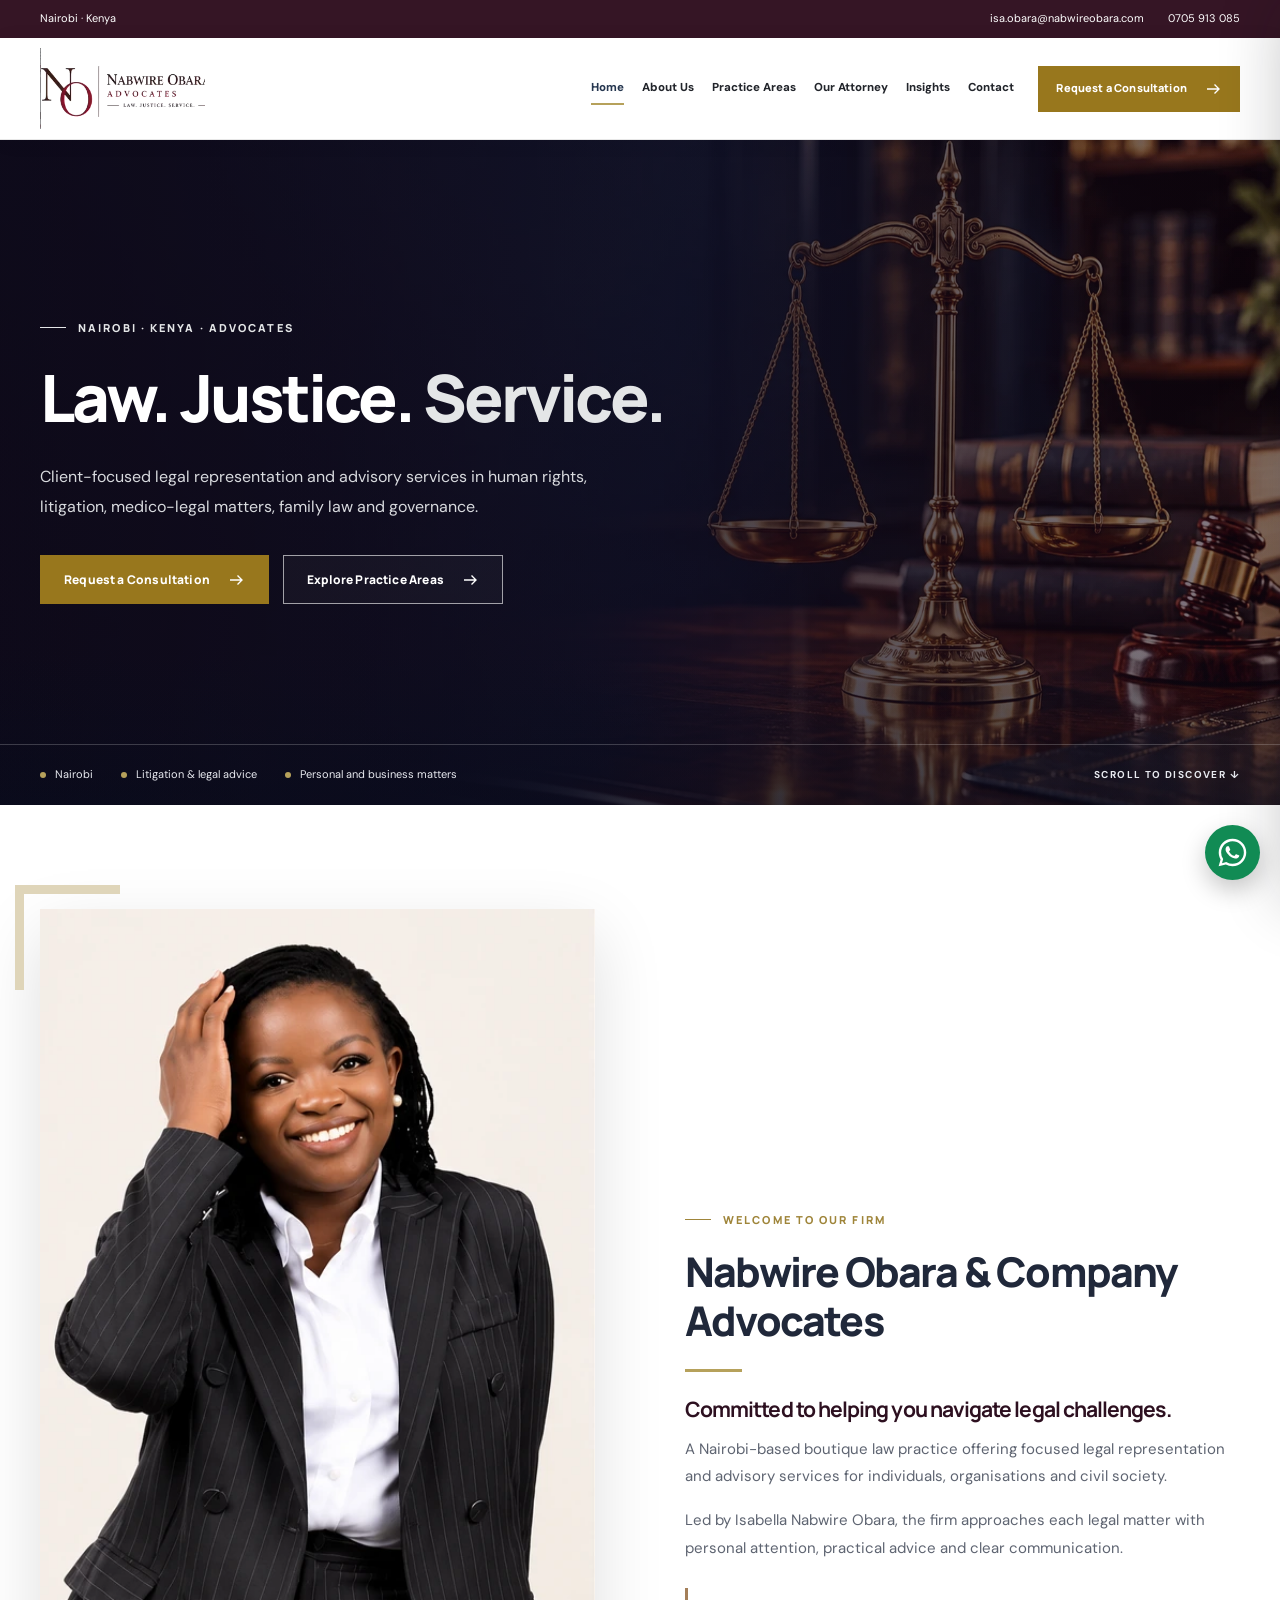
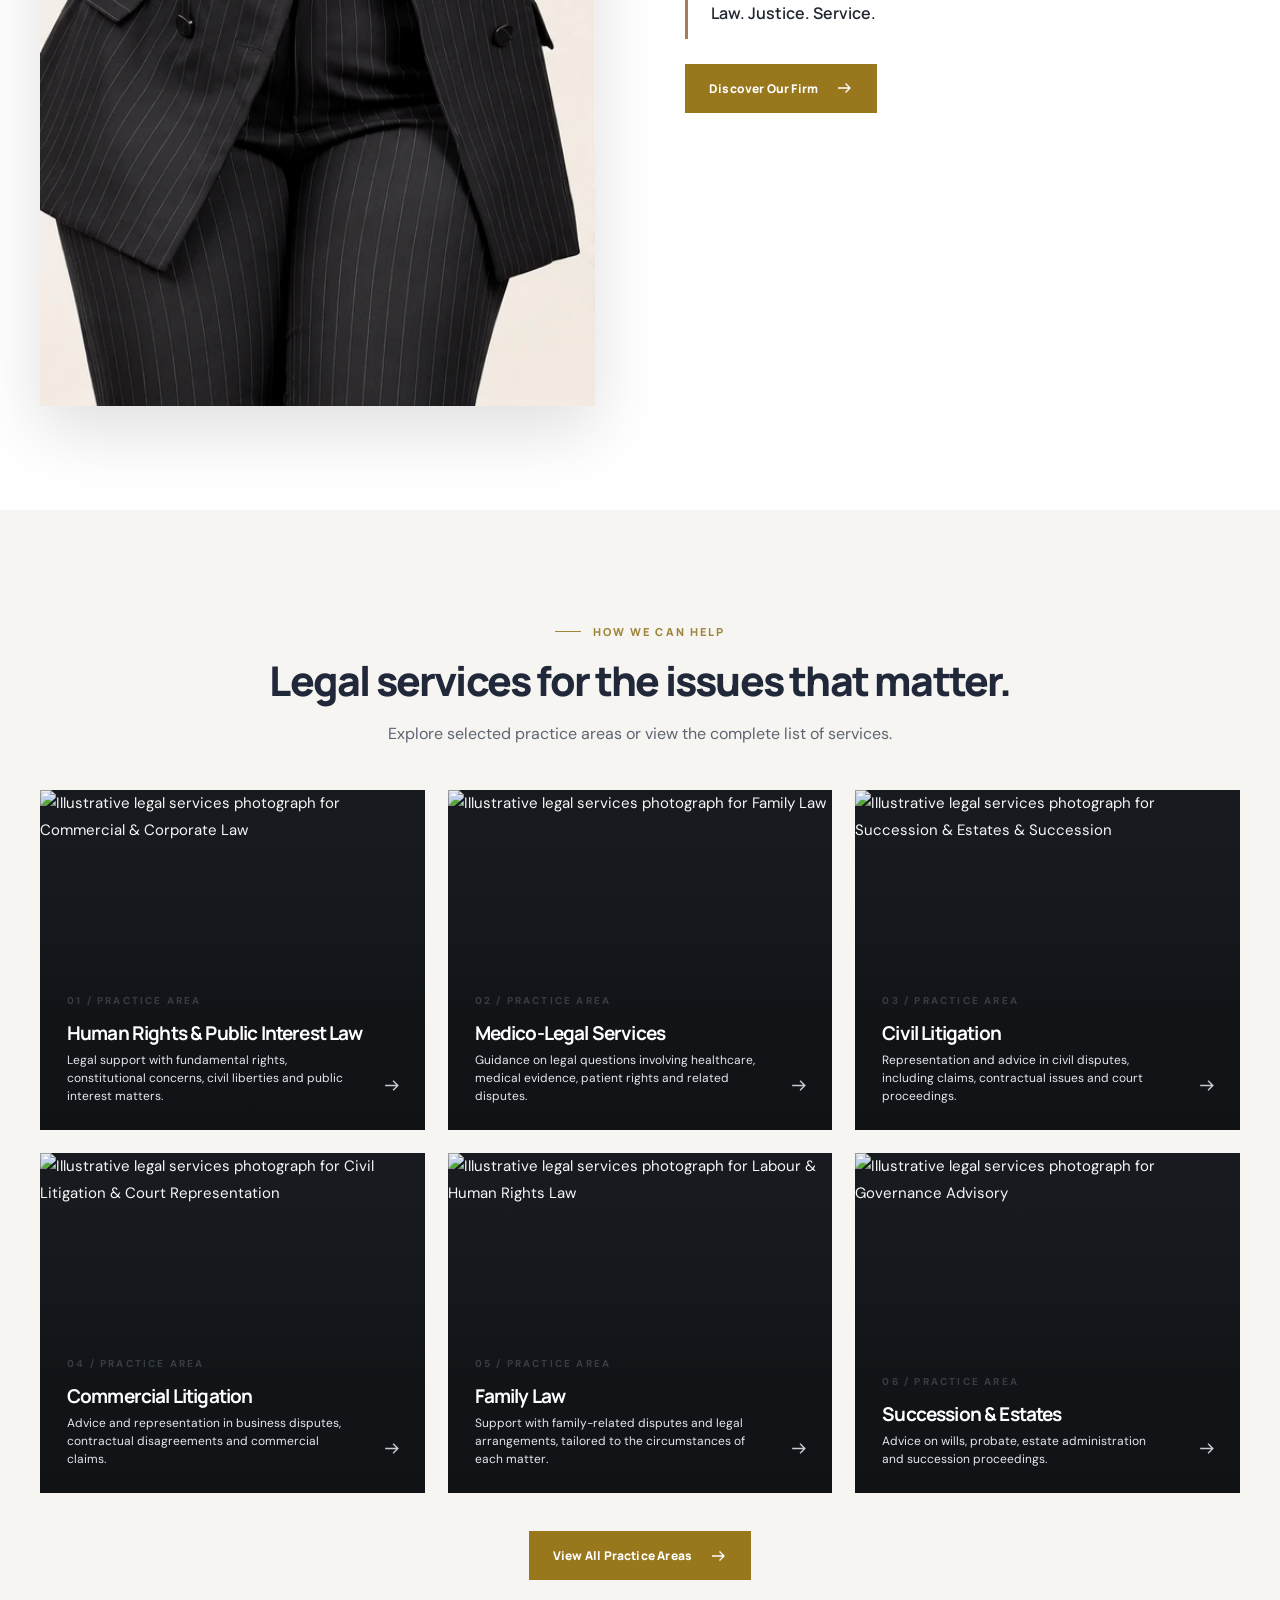
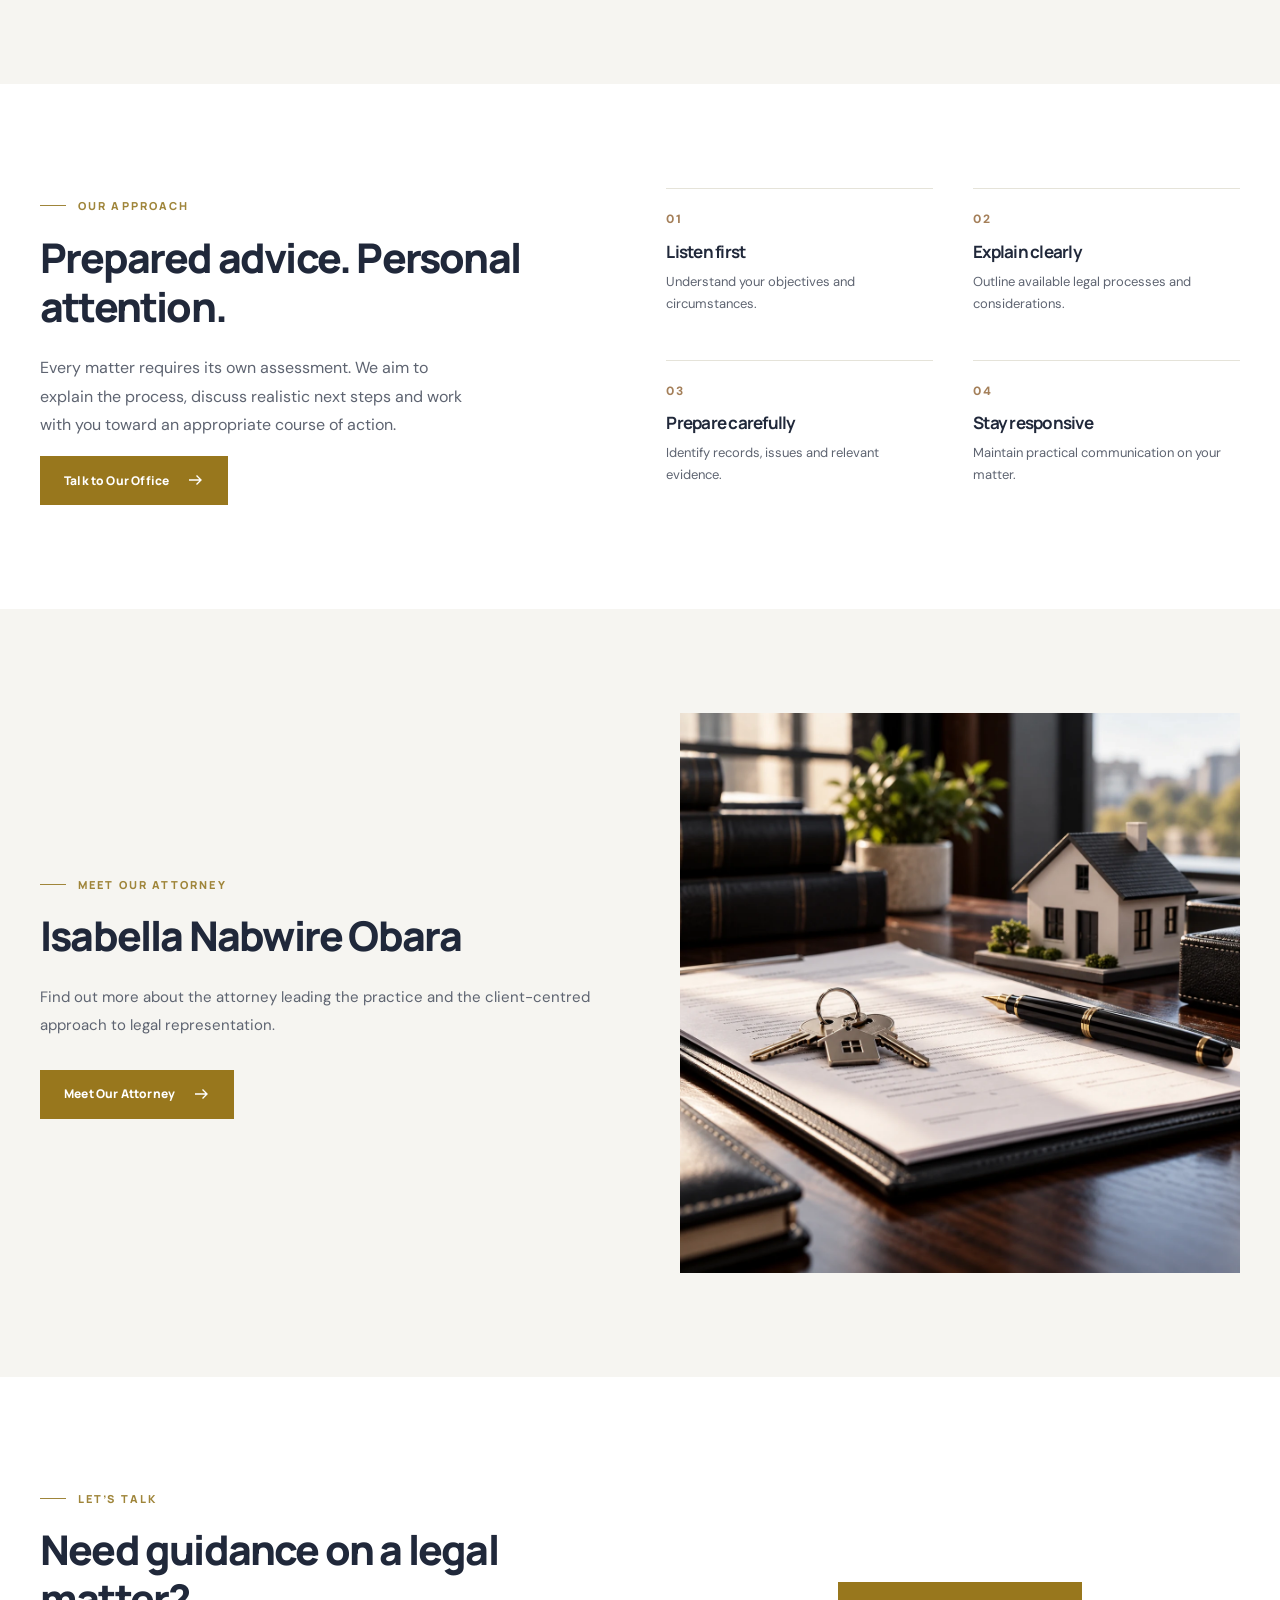
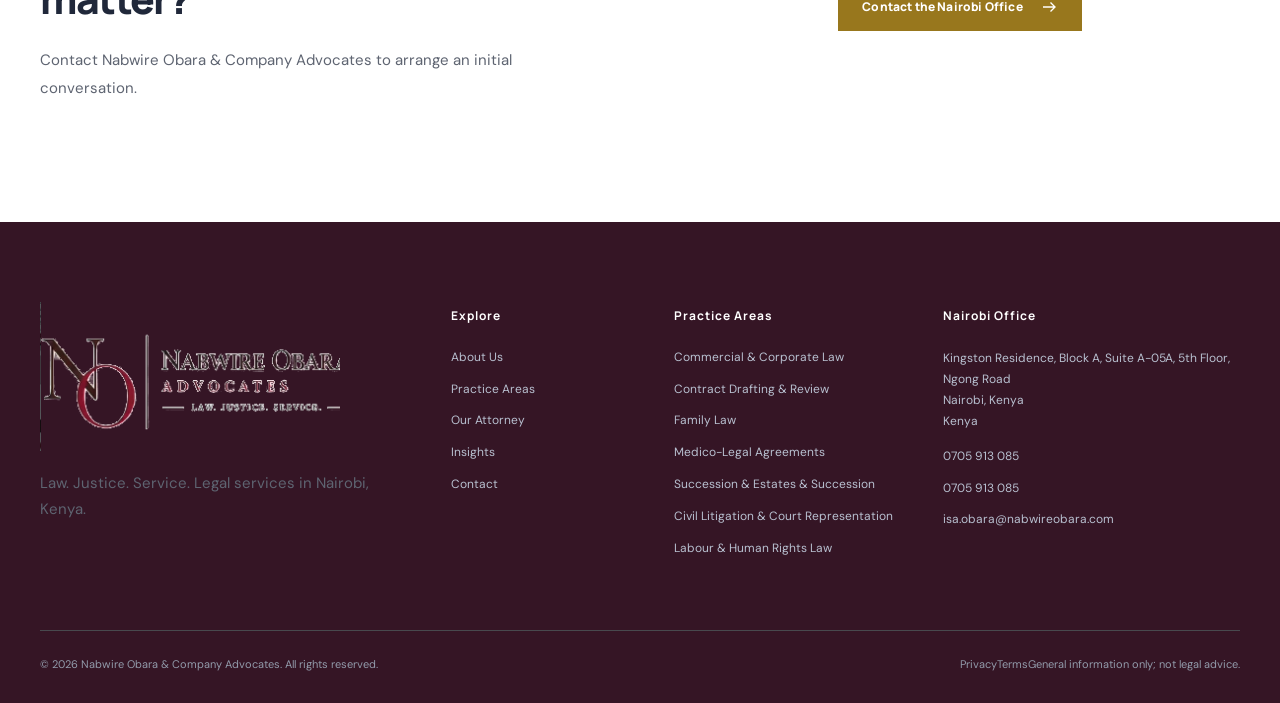
==== index.html @ d4cef9fb "Launch Nabwire Obara Advocates website" ====
<!DOCTYPE html>

<html lang="en-KE"><head><meta charset="utf-8"/><meta content="width=device-width,initial-scale=1" name="viewport"/><meta content="#351525" name="theme-color"/><title>Nabwire Obara &amp; Company Advocates | Nairobi Attorneys</title><meta content="Nabwire Obara &amp; Company Advocates is a Nairobi law practice advising on human rights, litigation, medico-legal services, family law, succession and governance." name="description"/><meta content="noindex,follow,max-image-preview:large" name="robots"/><link href="https://nabwire-obara-advocates.vercel.app/" rel="canonical"/><meta content="Nabwire Obara &amp; Company Advocates | Nairobi Attorneys" property="og:title"/><meta content="Nabwire Obara &amp; Company Advocates is a Nairobi law practice advising on human rights, litigation, medico-legal services, family law, succession and governance." property="og:description"/><meta content="website" property="og:type"/><meta content="https://nabwire-obara-advocates.vercel.app/" property="og:url"/><meta content="https://nabwire-obara-advocates.vercel.app/assets/nabwire-obara-social-preview.jpg" property="og:image"/><meta content="summary_large_image" name="twitter:card"/><link href="/assets/favicon.png" rel="icon" type="image/png"/><link href="https://images.pexels.com" rel="preconnect"/><link href="https://fonts.googleapis.com" rel="preconnect"/><link crossorigin="" href="https://fonts.gstatic.com" rel="preconnect"/><link href="/assets/site.css" rel="stylesheet"/><script defer="" src="/assets/site.js"></script><script type="application/ld+json">{"@context": "https://schema.org", "@type": "LegalService", "name": "Nabwire Obara & Company Advocates", "url": "https://nabwire-obara-advocates.vercel.app/", "telephone": "+254705913085", "email": "isa.obara@nabwireobara.com", "address": {"@type": "PostalAddress", "streetAddress": "Kingston Residence, Block A, Suite A-05A, 5th Floor, Ngong Road", "addressLocality": "Nairobi", "addressCountry": "KE"}}</script><meta content="1200" property="og:image:width"/><meta content="630" property="og:image:height"/><meta content="Nabwire Obara &amp; Company Advocates logo and principal attorney portrait" property="og:image:alt"/><meta content="https://nabwire-obara-advocates.vercel.app/assets/nabwire-obara-social-preview.jpg" name="twitter:image"/><meta content="Nabwire Obara &amp; Company Advocates | Nairobi Attorneys" name="twitter:title"/><meta content="Nabwire Obara &amp; Company Advocates is a Nairobi law practice advising on human rights, litigation, medico-legal services, family law, succession and governance." name="twitter:description"/></head><body><a class="skip-link" href="#main">Skip to content</a>
<div class="topbar"><div class="container topbar-inner"><span class="topbar-address">Nairobi · Kenya</span><div class="topbar-links"><a href="mailto:isa.obara@nabwireobara.com">isa.obara@nabwireobara.com</a><a href="tel:+254705913085">0705 913 085</a></div></div></div>
<header class="nav-shell"><div class="container nav-inner"><a aria-label="Nabwire Obara &amp; Company Advocates homepage" class="brand" href="/"><img alt="Nabwire Obara &amp; Company Advocates logo" height="76" src="/assets/logo-header-transparent.png" width="100"/></a><nav aria-label="Main navigation" class="nav-links"><a aria-current="page" class="nav-link active" href="/">Home</a><a class="nav-link" href="/about/">About Us</a><a class="nav-link" href="/practice-areas/">Practice Areas</a><a class="nav-link" href="/our-attorney/">Our Attorney</a><a class="nav-link" href="/insights/">Insights</a><a class="nav-link" href="/contact/">Contact</a></nav><a class="btn btn-gold nav-cta" href="/contact/">Request a Consultation <svg aria-hidden="true" fill="none" height="18" stroke="currentColor" stroke-width="1.8" viewbox="0 0 24 24" width="18" xmlns="http://www.w3.org/2000/svg"><path d="M4 12h16m-6-6 6 6-6 6"></path></svg></a><button aria-controls="mobile-panel" aria-expanded="false" aria-label="Open navigation" class="menu-open" data-mobile-open="" type="button">☰</button></div></header>
<div class="mobile-backdrop" id="mobile-backdrop"></div><nav aria-hidden="true" aria-label="Mobile navigation" class="mobile-panel" id="mobile-panel" inert=""><div class="mobile-head"><img alt="Nabwire Obara &amp; Company Advocates logo" height="76" src="/assets/logo-header-transparent.png" width="100"/><button aria-label="Close navigation" data-mobile-close="" type="button">×</button></div><div class="mobile-links"><a href="/">Home</a><a href="/about/">About Us</a><a href="/practice-areas/">Practice Areas</a><a href="/our-attorney/">Our Attorney</a><a href="/insights/">Insights</a><a href="/contact/">Contact</a></div><a class="btn btn-gold mobile-cta" href="/contact/">Contact the Firm <svg aria-hidden="true" fill="none" height="18" stroke="currentColor" stroke-width="1.8" viewbox="0 0 24 24" width="18" xmlns="http://www.w3.org/2000/svg"><path d="M4 12h16m-6-6 6 6-6 6"></path></svg></a></nav>
<main id="main"><section class="hero" style="--hero-image:url('/assets/hero-home-unique.webp')"><div class="container hero-inner"><div class="hero-copy"><span class="eyebrow eyebrow-light">NAIROBI · KENYA · ADVOCATES</span><h1>Law. Justice. <em>Service.</em></h1><p>Client-focused legal representation and advisory services in human rights, litigation, medico-legal matters, family law and governance.</p><div class="hero-actions"><a class="btn btn-gold" href="/contact/">Request a Consultation <svg aria-hidden="true" fill="none" height="18" stroke="currentColor" stroke-width="1.8" viewbox="0 0 24 24" width="18" xmlns="http://www.w3.org/2000/svg"><path d="M4 12h16m-6-6 6 6-6 6"></path></svg></a><a class="btn btn-outline" href="/practice-areas/">Explore Practice Areas <svg aria-hidden="true" fill="none" height="18" stroke="currentColor" stroke-width="1.8" viewbox="0 0 24 24" width="18" xmlns="http://www.w3.org/2000/svg"><path d="M4 12h16m-6-6 6 6-6 6"></path></svg></a></div></div></div><div class="hero-bottom"><div class="container hero-bottom-inner"><div class="hero-notes"><span>Nairobi</span><span>Litigation &amp; legal advice</span><span>Personal and business matters</span></div><span class="scroll-cue">SCROLL TO DISCOVER ↓</span></div></div></section><section class="section"><div class="container"><div class="intro-grid"><div class="intro-picture"><img alt="Portrait of advocate Isabella Nabwire Obara" loading="lazy" src="/assets/isabella-portrait-1.webp" style="width:100%;height:auto;max-height:none;object-fit:contain;object-position:center top;"/></div><div class="intro-copy"><span class="eyebrow">WELCOME TO OUR FIRM</span><h2>Nabwire Obara &amp; Company Advocates</h2><div class="accent-line"></div><h3>Committed to helping you navigate legal challenges.</h3><p>A Nairobi-based boutique law practice offering focused legal representation and advisory services for individuals, organisations and civil society.</p><p>Led by Isabella Nabwire Obara, the firm approaches each legal matter with personal attention, practical advice and clear communication.</p><blockquote>Law. Justice. Service.</blockquote><a class="btn btn-gold" href="/about/">Discover Our Firm <svg aria-hidden="true" fill="none" height="18" stroke="currentColor" stroke-width="1.8" viewbox="0 0 24 24" width="18" xmlns="http://www.w3.org/2000/svg"><path d="M4 12h16m-6-6 6 6-6 6"></path></svg></a></div></div></div></section><section class="section cream"><div class="container"><div class="section-heading centered"><span class="eyebrow">HOW WE CAN HELP</span><h2>Legal services for the issues that matter.</h2><p>Explore selected practice areas or view the complete list of services.</p></div><div class="practice-grid"><a class="practice-card" href="/practice-areas/#human-rights"><img alt="Illustrative legal services photograph for Commercial &amp; Corporate Law" decoding="async" loading="lazy" src="https://images.pexels.com/photos/8731032/pexels-photo-8731032.jpeg?auto=compress&amp;cs=tinysrgb&amp;w=1200"/><div class="practice-shade"></div><div class="practice-card-text"><span class="card-number">01 / PRACTICE AREA</span><h3>Human Rights &amp; Public Interest Law</h3><p>Legal support with fundamental rights, constitutional concerns, civil liberties and public interest matters.</p></div><span class="card-arrow"><svg aria-hidden="true" fill="none" height="18" stroke="currentColor" stroke-width="1.8" viewbox="0 0 24 24" width="18" xmlns="http://www.w3.org/2000/svg"><path d="M4 12h16m-6-6 6 6-6 6"></path></svg></span></a><a class="practice-card" href="/practice-areas/#medico-legal"><img alt="Illustrative legal services photograph for Family Law" decoding="async" loading="lazy" src="https://images.pexels.com/photos/7841489/pexels-photo-7841489.jpeg?auto=compress&amp;cs=tinysrgb&amp;w=1200"/><div class="practice-shade"></div><div class="practice-card-text"><span class="card-number">02 / PRACTICE AREA</span><h3>Medico-Legal Services</h3><p>Guidance on legal questions involving healthcare, medical evidence, patient rights and related disputes.</p></div><span class="card-arrow"><svg aria-hidden="true" fill="none" height="18" stroke="currentColor" stroke-width="1.8" viewbox="0 0 24 24" width="18" xmlns="http://www.w3.org/2000/svg"><path d="M4 12h16m-6-6 6 6-6 6"></path></svg></span></a><a class="practice-card" href="/practice-areas/#civil-litigation"><img alt="Illustrative legal services photograph for Succession &amp; Estates &amp; Succession" decoding="async" loading="lazy" src="https://images.pexels.com/photos/12911211/pexels-photo-12911211.jpeg?auto=compress&amp;cs=tinysrgb&amp;w=1200"/><div class="practice-shade"></div><div class="practice-card-text"><span class="card-number">03 / PRACTICE AREA</span><h3>Civil Litigation</h3><p>Representation and advice in civil disputes, including claims, contractual issues and court proceedings.</p></div><span class="card-arrow"><svg aria-hidden="true" fill="none" height="18" stroke="currentColor" stroke-width="1.8" viewbox="0 0 24 24" width="18" xmlns="http://www.w3.org/2000/svg"><path d="M4 12h16m-6-6 6 6-6 6"></path></svg></span></a><a class="practice-card" href="/practice-areas/#commercial-litigation"><img alt="Illustrative legal services photograph for Civil Litigation &amp; Court Representation" decoding="async" loading="lazy" src="https://images.pexels.com/photos/8111817/pexels-photo-8111817.jpeg?auto=compress&amp;cs=tinysrgb&amp;w=1200"/><div class="practice-shade"></div><div class="practice-card-text"><span class="card-number">04 / PRACTICE AREA</span><h3>Commercial Litigation</h3><p>Advice and representation in business disputes, contractual disagreements and commercial claims.</p></div><span class="card-arrow"><svg aria-hidden="true" fill="none" height="18" stroke="currentColor" stroke-width="1.8" viewbox="0 0 24 24" width="18" xmlns="http://www.w3.org/2000/svg"><path d="M4 12h16m-6-6 6 6-6 6"></path></svg></span></a><a class="practice-card" href="/practice-areas/#family-law"><img alt="Illustrative legal services photograph for Labour &amp; Human Rights Law" decoding="async" loading="lazy" src="https://images.pexels.com/photos/8276198/pexels-photo-8276198.jpeg?auto=compress&amp;cs=tinysrgb&amp;w=1200"/><div class="practice-shade"></div><div class="practice-card-text"><span class="card-number">05 / PRACTICE AREA</span><h3>Family Law</h3><p>Support with family-related disputes and legal arrangements, tailored to the circumstances of each matter.</p></div><span class="card-arrow"><svg aria-hidden="true" fill="none" height="18" stroke="currentColor" stroke-width="1.8" viewbox="0 0 24 24" width="18" xmlns="http://www.w3.org/2000/svg"><path d="M4 12h16m-6-6 6 6-6 6"></path></svg></span></a><a class="practice-card" href="/practice-areas/#succession"><img alt="Illustrative legal services photograph for Governance Advisory" decoding="async" loading="lazy" src="https://images.pexels.com/photos/7841810/pexels-photo-7841810.jpeg?auto=compress&amp;cs=tinysrgb&amp;w=1200"/><div class="practice-shade"></div><div class="practice-card-text"><span class="card-number">06 / PRACTICE AREA</span><h3>Succession &amp; Estates</h3><p>Advice on wills, probate, estate administration and succession proceedings.</p></div><span class="card-arrow"><svg aria-hidden="true" fill="none" height="18" stroke="currentColor" stroke-width="1.8" viewbox="0 0 24 24" width="18" xmlns="http://www.w3.org/2000/svg"><path d="M4 12h16m-6-6 6 6-6 6"></path></svg></span></a></div><div class="section-action centered"><a class="btn btn-gold" href="/practice-areas/">View All Practice Areas <svg aria-hidden="true" fill="none" height="18" stroke="currentColor" stroke-width="1.8" viewbox="0 0 24 24" width="18" xmlns="http://www.w3.org/2000/svg"><path d="M4 12h16m-6-6 6 6-6 6"></path></svg></a></div></div></section><section class="section"><div class="container"><div class="purpose-grid"><div><span class="eyebrow">OUR APPROACH</span><h2>Prepared advice. Personal attention.</h2><p>Every matter requires its own assessment. We aim to explain the process, discuss realistic next steps and work with you toward an appropriate course of action.</p><a class="btn btn-gold" href="/contact/">Talk to Our Office <svg aria-hidden="true" fill="none" height="18" stroke="currentColor" stroke-width="1.8" viewbox="0 0 24 24" width="18" xmlns="http://www.w3.org/2000/svg"><path d="M4 12h16m-6-6 6 6-6 6"></path></svg></a></div><div class="value-grid"><div><span>01</span><h3>Listen first</h3><p>Understand your objectives and circumstances.</p></div><div><span>02</span><h3>Explain clearly</h3><p>Outline available legal processes and considerations.</p></div><div><span>03</span><h3>Prepare carefully</h3><p>Identify records, issues and relevant evidence.</p></div><div><span>04</span><h3>Stay responsive</h3><p>Maintain practical communication on your matter.</p></div></div></div></div></section><section class="section cream"><div class="container"><div class="two-column"><div><span class="eyebrow">MEET OUR ATTORNEY</span><h2>Isabella Nabwire Obara</h2><p>Find out more about the attorney leading the practice and the client-centred approach to legal representation.</p><a class="btn btn-gold" href="/our-attorney/">Meet Our Attorney <svg aria-hidden="true" fill="none" height="18" stroke="currentColor" stroke-width="1.8" viewbox="0 0 24 24" width="18" xmlns="http://www.w3.org/2000/svg"><path d="M4 12h16m-6-6 6 6-6 6"></path></svg></a></div><div class="photo-frame"><img alt="Illustrative legal property and transaction materials" loading="lazy" src="/assets/legal-intro-property.webp"/></div></div></div></section><section class="section"><div class="container"><div class="two-column"><div><span class="eyebrow">LET’S TALK</span><h2>Need guidance on a legal matter?</h2><p>Contact Nabwire Obara &amp; Company Advocates to arrange an initial conversation.</p></div><div class="centered"><a class="btn btn-gold" href="/contact/">Contact the Nairobi Office <svg aria-hidden="true" fill="none" height="18" stroke="currentColor" stroke-width="1.8" viewbox="0 0 24 24" width="18" xmlns="http://www.w3.org/2000/svg"><path d="M4 12h16m-6-6 6 6-6 6"></path></svg></a></div></div></div></section></main>
<footer class="site-footer"><div class="container"><div class="footer-grid"><div><a class="footer-logo" href="/"><img alt="Nabwire Obara &amp; Company Advocates logo" height="190" loading="lazy" src="/assets/logo-footer-transparent.png" width="350"/></a><p>Law. Justice. Service. Legal services in Nairobi, Kenya.</p></div><div><h3>Explore</h3><div class="footer-links"><a href="/about/">About Us</a><a href="/practice-areas/">Practice Areas</a><a href="/our-attorney/">Our Attorney</a><a href="/insights/">Insights</a><a href="/contact/">Contact</a></div></div><div><h3>Practice Areas</h3><div class="footer-links"><a href="/practice-areas/#civil-litigation">Commercial &amp; Corporate Law</a><a href="/practice-areas/#civil-litigation">Contract Drafting &amp; Review</a><a href="/practice-areas/#civil-litigation">Family Law</a><a href="/practice-areas/#civil-litigation">Medico-Legal Agreements</a><a href="/practice-areas/#civil-litigation">Succession &amp; Estates &amp; Succession</a><a href="/practice-areas/#civil-litigation">Civil Litigation &amp; Court Representation</a><a href="/practice-areas/#civil-litigation">Labour &amp; Human Rights Law</a></div></div><div class="footer-location"><h3>Nairobi Office</h3><address>Kingston Residence, Block A, Suite A-05A, 5th Floor, Ngong Road<br/>Nairobi, Kenya<br/>Kenya</address><div class="footer-links" style="margin-top:15px"><a href="tel:+254705913085">0705 913 085</a><a href="tel:+254705913085">0705 913 085</a><a href="mailto:isa.obara@nabwireobara.com">isa.obara@nabwireobara.com</a></div></div></div><div class="footer-bottom"><span>© 2026 Nabwire Obara &amp; Company Advocates. All rights reserved.</span><span class="footer-legal"><a href="/privacy/">Privacy</a><a href="/terms/">Terms</a><span>General information only; not legal advice.</span></span></div></div></footer>
<a aria-label="WhatsApp Nabwire Obara &amp; Company Advocates" class="floating-whatsapp" href="https://wa.me/254705913085?text=Hello%2C%20I%20would%20like%20to%20request%20a%20legal%20consultation." rel="noopener noreferrer" target="_blank" title="WhatsApp Nabwire Obara &amp; Company Advocates"><svg aria-hidden="true" viewbox="0 0 32 32" xmlns="http://www.w3.org/2000/svg"><path d="M16 .8C7.61.8.8 7.59.8 15.98c0 2.69.7 5.31 2.03 7.62L.7 31.3l7.91-2.08a15.15 15.15 0 0 0 7.37 1.88h.01c8.38 0 15.2-6.82 15.2-15.2 0-4.06-1.58-7.88-4.46-10.76A15.07 15.07 0 0 0 16 .8Zm0 27.73a12.54 12.54 0 0 1-6.39-1.75l-.46-.27-4.7 1.23 1.25-4.58-.3-.47a12.5 12.5 0 0 1-1.93-6.7C3.47 9.08 9.08 3.47 16 3.47a12.45 12.45 0 0 1 8.87 3.68 12.48 12.48 0 0 1 3.67 8.86c0 6.91-5.62 12.52-12.54 12.52Zm6.88-9.38c-.38-.19-2.23-1.1-2.58-1.23-.34-.13-.59-.19-.84.19s-.96 1.23-1.18 1.49-.44.29-.82.1a10.32 10.32 0 0 1-3.04-1.88 11.39 11.39 0 0 1-2.1-2.61c-.22-.38-.02-.58.16-.77.17-.17.38-.44.57-.66s.25-.38.38-.63.06-.47-.03-.66c-.1-.19-.85-2.04-1.16-2.8-.3-.74-.61-.64-.84-.65l-.71-.01c-.25 0-.66.1-1.01.47-.34.38-1.32 1.29-1.32 3.13s1.35 3.62 1.53 3.87a14.37 14.37 0 0 0 5.51 4.89c1.03.45 1.84.72 2.48.93 1.04.33 1.98.29 2.72.18.83-.13 2.23-.91 2.55-1.79.31-.88.31-1.64.22-1.8-.09-.16-.34-.25-.72-.44Z" fill="currentColor"></path></svg><span aria-hidden="true" class="whatsapp-tooltip">WhatsApp Us</span></a><button aria-label="Back to top" class="scroll-top" title="Back to top" type="button">↑</button></body></html>
---- assets/site.css ----
@import url('https://fonts.googleapis.com/css2?family=DM+Sans:wght@400;500;600;700&family=Manrope:wght@400;500;600;700;800&display=swap');
:root{--navy:#080f35;--navy-deep:#050b26;--navy-soft:#172154;--gold:#98771d;--gold-light:#e5cd86;--red:#98771d;--ink:#171b21;--body:#58616d;--line:#e7e9ec;--cream:#f5f6f7;--white:#fff;--shadow:0 24px 65px rgba(10,13,18,.14)}
*,*::before,*::after{box-sizing:border-box}html{scroll-behavior:smooth;scroll-padding-top:110px}body{margin:0;background:#fff;color:var(--ink);font:400 15px/1.78 'DM Sans',Arial,sans-serif;-webkit-font-smoothing:antialiased}body.nav-open{overflow:hidden}img{max-width:100%;display:block}button,input,textarea,select{font:inherit}button{cursor:pointer}a{color:inherit;text-decoration:none}::selection{background:#e0e3e6;color:#1a1c20}:focus-visible{outline:3px solid #525862;outline-offset:4px}.container{width:min(100% - 72px,1200px);margin-inline:auto}.skip-link{position:absolute;top:-100px;left:10px;z-index:1000;color:#fff;background:var(--navy);padding:9px 17px}.skip-link:focus{top:8px}h1,h2,h3,h4,p{margin-top:0}h1,h2,h3{font-family:Manrope,Arial,sans-serif;letter-spacing:-.044em;line-height:1.2}h1{font-size:clamp(44px,5.1vw,74px);font-weight:800}h2{font-size:clamp(30px,3.2vw,48px);font-weight:800}h3{font-size:clamp(17px,1.65vw,23px)}p{color:var(--body)}.centered{text-align:center}.section{padding:104px 0}.cream{background:var(--cream)}.section-heading{margin-bottom:42px;max-width:770px}.section-heading.centered{margin-inline:auto}.section-heading h2{margin:15px 0 15px}.section-heading p{margin:0;font-size:16px;line-height:1.78}.eyebrow{display:inline-flex;align-items:center;gap:12px;color:var(--gold);font-size:11px;font-family:Manrope,Arial,sans-serif;font-weight:800;letter-spacing:2.1px;text-transform:uppercase;line-height:1.55}.eyebrow::before{content:"";width:26px;flex:0 0 26px;height:1px;background:currentColor}.eyebrow-light{color:var(--gold-light)}.accent-line{width:57px;height:3px;background:var(--gold);margin:24px 0}.btn{display:inline-flex;align-items:center;justify-content:center;gap:17px;padding:14px 23px;min-height:49px;font-size:12px;font-weight:800;letter-spacing:.015em;font-family:Manrope,Arial,sans-serif;line-height:1.3;text-align:center;border:1px solid transparent;transition:background .2s,transform .2s,border-color .2s;white-space:normal}.btn:hover{transform:translateY(-2px)}.btn svg{flex:none}.btn-gold{background:#20252c;border-color:#20252c;color:#fff}.btn-gold:hover{background:#171b20;border-color:#171b20;color:#fff}.btn-navy{color:#fff;background:var(--navy);border-color:var(--navy)}.btn-navy:hover{background:#343943}.btn-outline{border-color:#fff9;color:#fff;background:#ffffff08}.btn-outline:hover{background:#ffffff1d}.text-link{display:inline-flex;align-items:center;gap:13px;color:#22252b;font-size:12px;font-weight:800;font-family:Manrope,Arial,sans-serif;border-bottom:1px solid var(--gold);padding-bottom:6px}.text-link:hover{color:#20252c}.text-link svg{width:16px}.section-action{margin-top:38px}
/* Reference site navigation: restrained utility bar, white main navigation */
.topbar{background:#101215;color:#e0e2ea;font-size:11px}.topbar-inner{min-height:38px;display:flex;justify-content:space-between;align-items:center;gap:18px}.topbar-address,.topbar-links,.topbar-links a{display:inline-flex;align-items:center;gap:7px}.topbar svg{height:15px;width:15px;color:#c8ccd1}.topbar-links{gap:24px}.topbar-links a:hover{color:#c8ccd1}.nav-shell{position:sticky;top:0;background:#fff;z-index:80;box-shadow:0 2px 20px #181b200e}.nav-inner{min-height:101px;display:flex;align-items:center;gap:24px}.brand{display:flex;align-items:center;flex:0 0 260px;width:260px}.brand img{width:260px;height:auto;max-height:80px;object-fit:contain}.nav-links{display:flex;gap:18px;margin-left:auto;align-items:center}.nav-link{font-size:11.5px;font-weight:800;color:#22252b;white-space:nowrap;position:relative;padding:12px 0}.nav-link::after{content:"";position:absolute;bottom:6px;left:0;right:100%;height:2px;background:var(--gold);transition:right .2s}.nav-link.active::after,.nav-link:hover::after{right:0}.nav-link.active{color:#20252c}.nav-cta{padding:13px 17px;min-height:44px;white-space:nowrap;font-size:11px}.menu-open{display:none;background:transparent;border:1px solid #e3e3e3;color:var(--navy);width:44px;height:44px;align-items:center;justify-content:center;margin-left:auto}.mobile-backdrop{position:fixed;inset:0;background:#101215b3;z-index:85;visibility:hidden;opacity:0;transition:opacity .2s,visibility .2s}.mobile-backdrop.visible{opacity:1;visibility:visible}.mobile-panel{position:fixed;right:0;top:0;bottom:0;z-index:90;display:block;width:min(89vw,380px);padding:24px;background:white;overflow-y:auto;transform:translateX(105%);box-shadow:-15px 0 60px #1012153d;transition:transform .23s}.mobile-panel.open{transform:translateX(0)}.mobile-head{display:flex;align-items:center;justify-content:space-between;gap:12px;padding-bottom:25px;border-bottom:1px solid var(--line)}.mobile-head img{width:175px;height:auto}.mobile-head button{background:#eff0f2;border:0;color:var(--navy);font-size:26px;line-height:1;width:39px;height:39px}.mobile-links{display:flex;flex-direction:column;margin:14px 0 27px}.mobile-links a{padding:13px 3px;border-bottom:1px solid #efeee9;font-size:14px;font-weight:700}.mobile-cta{width:100%}
/* Full-bleed image and text overlay */
.hero{min-height:665px;background:#111318;color:#fff;position:relative;isolation:isolate;display:flex;align-items:center;overflow:hidden}.hero::before{content:"";position:absolute;z-index:-2;inset:0;background-image:linear-gradient(90deg,rgba(5,14,32,.98) 0%,rgba(6,16,36,.94) 31%,rgba(7,19,41,.79) 57%,rgba(5,14,31,.15) 100%),var(--hero-image);background-position:center;background-size:cover}.hero::after{content:"";position:absolute;z-index:-1;inset:0;background:linear-gradient(0deg,rgba(4,12,30,.39),transparent 24%)}.hero-inner{width:min(100% - 72px,1200px);padding:88px 0 119px}.hero-copy{max-width:725px}.hero h1{color:#fff;margin:24px 0 27px;line-height:1.15}.hero h1 em{color:var(--gold-light);font-style:normal}.hero-copy p{color:#d8dade;max-width:570px;font-size:16px;line-height:1.85}.hero-actions{display:flex;gap:14px;flex-wrap:wrap;margin-top:34px}.hero-bottom{position:absolute;left:0;right:0;bottom:0;color:#e8eaf0;border-top:1px solid #fff3}.hero-bottom-inner{min-height:60px;display:flex;align-items:center;justify-content:space-between;gap:20px}.hero-notes{display:flex;align-items:center;gap:28px;font-size:11px}.hero-notes span{display:flex;align-items:center;gap:9px}.hero-notes span::before{content:"";height:6px;width:6px;background:var(--gold-light);border-radius:50%}.scroll-cue{font-weight:700;letter-spacing:1.4px;font-size:10px;white-space:nowrap}
/* Reference intro portrait treatment */
.intro-grid{display:grid;grid-template-columns:minmax(0,1fr) minmax(0,1fr);gap:90px;align-items:center}.intro-picture{position:relative;min-width:0}.intro-picture>img{width:100%;height:auto;aspect-ratio:1/1;object-fit:cover;object-position:center 18%;box-shadow:var(--shadow)}.intro-picture::before{content:"";position:absolute;border-top:9px solid #e9ebed;border-left:9px solid #e9ebed;left:-25px;top:-24px;height:105px;width:105px;pointer-events:none;z-index:1}.picture-stamp{position:absolute;right:-22px;bottom:-22px;background:var(--navy);padding:23px 27px;color:white;box-shadow:var(--shadow);display:flex;flex-direction:column;line-height:1.3;min-width:164px}.picture-stamp small{font-size:10px;color:var(--gold-light);letter-spacing:2px;font-weight:700}.picture-stamp strong{font:800 30px Manrope,Arial,sans-serif;margin:5px 0}.picture-stamp span{font-size:10px;color:#e5e6e7}.intro-copy h2{margin:18px 0 0}.intro-copy h3{color:var(--navy);margin-bottom:14px}.intro-copy p{line-height:1.85;margin-bottom:16px}.intro-copy blockquote{font:600 16px/1.7 Manrope,Arial,sans-serif;border-left:3px solid var(--gold);padding:12px 0 12px 23px;margin:25px 0;color:#222832}
/* Image-led practice cards: no image stretching */
.practice-grid{display:grid;grid-template-columns:repeat(3,minmax(0,1fr));gap:23px}.practice-card{height:340px;min-width:0;overflow:hidden;position:relative;background:#23262b;display:block;color:#fff}.practice-card>img{position:absolute;inset:0;width:100%;height:100%;object-fit:cover;object-position:center;transition:transform .35s ease}.practice-card:hover>img{transform:scale(1.055)}.practice-shade{position:absolute;inset:0;background:linear-gradient(180deg,#1012150a 15%,#101215d5 70%,#101215ee 100%)}.practice-card-text{position:absolute;bottom:0;left:0;right:0;padding:27px 27px 25px}.card-number{font-size:10px;letter-spacing:2.2px;color:var(--gold-light);font-weight:700}.practice-card h3{font-size:19px;color:white;margin:9px 0 7px}.practice-card p{font-size:12px;line-height:1.5;color:#e3e8f0;max-width:285px;margin-bottom:0}.card-arrow{position:absolute;bottom:27px;right:24px}.card-arrow svg{width:19px;height:19px;color:#c8ccd1}
.purpose-grid{display:grid;grid-template-columns:1fr 1.08fr;gap:95px;align-items:start}.purpose-grid h2{margin:18px 0 23px}.purpose-grid>div>p{font-size:16px;max-width:440px}.value-grid{display:grid;grid-template-columns:1fr 1fr;gap:32px 40px}.value-grid>div{border-top:1px solid var(--line);padding-top:16px}.value-grid span,.three-values span{font-size:12px;color:var(--gold);font-weight:800;letter-spacing:2px}.value-grid h3{margin:10px 0 8px;font-size:17px}.value-grid p{font-size:13px;line-height:1.7}.two-column{display:grid;grid-template-columns:minmax(0,1fr) minmax(0,1fr);gap:80px;align-items:center}.two-column>div{min-width:0}.two-column h2{margin:17px 0 23px}.two-column p{font-size:15px;line-height:1.9}.two-column .btn{margin-top:15px}.section-navy{background:var(--navy);color:#fff}.section-navy h2{color:#fff}.section-navy p{color:#d4dce9}.decorative-photo,.picture-frame{width:100%;overflow:hidden}.decorative-photo img{width:100%;height:auto;aspect-ratio:6/4;object-fit:cover}.picture-frame img{width:100%;height:auto;aspect-ratio:1.19/1;object-fit:cover}.insight-grid{display:grid;grid-template-columns:repeat(3,minmax(0,1fr));gap:25px}.insight-card{min-width:0;border:1px solid #e7e5e0;background:white;padding:26px}.insight-image{display:block;overflow:hidden;background:#e4e4e0}.insight-image img{width:100%;height:auto;aspect-ratio:4/3;object-fit:cover;object-position:center;transition:transform .3s}.insight-image:hover img{transform:scale(1.04)}.insight-copy{padding-top:17px}.overline{font-family:Manrope,Arial,sans-serif;font-size:10px;letter-spacing:1.8px;color:#20252c;font-weight:800}.insight-copy h3{font-size:20px;margin:23px 0 12px;line-height:1.35}.insight-copy h3 a:hover{color:#171b20}.insight-copy p{font-size:13px;line-height:1.8;min-height:53px}.insight-copy .text-link{margin-top:9px}
/* Inner pages */
.page-hero{background:radial-gradient(circle at 83% 32%,#31353b 0%,transparent 42%),linear-gradient(120deg,#181b20,#222830);color:white;padding:100px 0 95px}.page-hero h1{max-width:830px;font-size:clamp(40px,4.6vw,64px);margin:25px 0 22px}.page-hero p{color:#cdd5e3;max-width:630px;font-size:16px}.three-values{display:grid;grid-template-columns:repeat(3,minmax(0,1fr));gap:24px}.three-values article{background:#fff;padding:32px;min-width:0;border:1px solid var(--line)}.three-values h3{margin:15px 0 10px}.three-values p{font-size:13px}.reverse{direction:rtl}.reverse>*{direction:ltr}.jump-chips{display:flex;gap:12px;flex-wrap:wrap;justify-content:center;margin-top:35px}.jump-chips a{border:1px solid #DED6DA;color:#242b34;font-size:12px;font-weight:700;padding:8px 13px}.jump-chips a:hover{background:var(--navy);color:white}.practice-detail{padding:85px 0;scroll-margin-top:115px}.detail-grid{display:grid;grid-template-columns:minmax(0,1fr) minmax(0,1fr);align-items:center;gap:80px}.detail-grid.reverse{direction:rtl}.detail-grid.reverse>*{direction:ltr}.detail-photo img{width:100%;height:auto;aspect-ratio:5/4;object-fit:cover;object-position:center}.detail-copy h2{margin:16px 0 15px}.detail-copy h3{font-size:18px;font-weight:700;letter-spacing:-.018em;margin-bottom:16px;color:#343b44}.detail-copy>p{line-height:1.8}.detail-topics{font-size:12px;font-weight:700;color:#3a3c40;border-left:3px solid var(--gold);padding-left:17px;margin:25px 0!important}.profile-layout{display:grid;grid-template-columns:.9fr 1.1fr;gap:88px;align-items:center}.profile-photo{position:relative}.profile-photo>img{width:100%;height:auto;aspect-ratio:1/1;object-fit:cover;box-shadow:var(--shadow)}.profile-body h2{margin:18px 0 6px}.profile-role{font-weight:800;font-size:11px;letter-spacing:1.4px;color:#20252c}.profile-body p{line-height:1.85}.team-grid{display:grid;grid-template-columns:repeat(3,minmax(0,1fr));gap:24px}.team-grid article{text-align:center;background:#fff;border:1px solid var(--line);padding:35px 22px}.initials{margin:0 auto 19px;border-radius:50%;width:79px;height:79px;background:#e4edf8;color:#20262f;display:grid;place-items:center;font:800 24px Manrope,Arial,sans-serif}.team-grid article:nth-child(2) .initials{background:#F9E5EA;color:#20252c}.team-grid article:nth-child(3) .initials{background:#f6e1e5;color:#2f3237}.team-grid h3{margin:0;font-size:18px}.team-grid span{font-size:11px;text-transform:uppercase;letter-spacing:1.4px;color:#50535a}.guide-article{padding:42px 46px;background:#fff;margin:0 auto 25px;scroll-margin-top:120px;max-width:900px}.guide-article h2{font-size:30px;margin:13px 0 24px}.guide-article p{line-height:1.9}.contact-grid{display:grid;grid-template-columns:.85fr 1.15fr;gap:75px;align-items:start}.contact-copy h2{margin:17px 0 19px}.contact-copy p{margin-bottom:30px}.contact-line{display:flex;gap:16px;border-top:1px solid var(--line);padding:18px 0;align-items:flex-start}.contact-line>svg{color:#20252c;flex:none;margin-top:5px}.contact-line>div{display:flex;flex-direction:column;gap:4px;min-width:0}.contact-line strong{font-size:12px;text-transform:uppercase;letter-spacing:.8px}.contact-line a,.contact-line span{font-size:14px;overflow-wrap:anywhere}.contact-line a:hover{color:#20252c}.contact-form-shell{background:var(--cream);border:1px solid #dfe9e5;padding:35px}.contact-form-shell h3{font-size:26px;margin-bottom:6px}.contact-form-shell>p{font-size:13px}.contact-form-shell form{margin-top:22px}.contact-form-shell label{display:flex;flex-direction:column;font-size:12px;font-weight:700;gap:6px;margin-bottom:16px}.contact-form-shell input,.contact-form-shell select,.contact-form-shell textarea{border:1px solid #dcdedb;background:white;min-width:0;width:100%;padding:12px 13px;outline:none;border-radius:0;color:var(--ink)}.contact-form-shell textarea{resize:vertical}.contact-form-shell input:focus,.contact-form-shell textarea:focus,.contact-form-shell select:focus{border-color:var(--gold);box-shadow:0 0 0 2px #20252c22}.form-grid{display:grid;grid-template-columns:repeat(2,minmax(0,1fr));gap:15px}.honeypot{position:absolute;width:1px;height:1px;overflow:hidden;opacity:0;pointer-events:none}.contact-form-shell #form-status{font-size:12px;margin-top:14px;color:#555b65}.office-grid{display:grid;grid-template-columns:repeat(2,minmax(0,1fr));gap:25px}.office-card{background:#fff;border:1px solid var(--line);padding:36px;min-width:0}.office-card h3{margin:17px 0}.office-card p{display:flex;align-items:flex-start;gap:10px;font-size:14px;min-height:75px}.office-card p svg{flex:0 0 18px;margin-top:4px}.legal-copy{max-width:850px}.legal-copy h2{margin-bottom:28px}.legal-copy h3{margin-top:30px}.legal-copy a{color:#20252c;text-decoration:underline}
/* Footer and the lone circular floating contact control */
.closing{background:#101216;color:white;padding:65px 0}.closing-inner{display:flex;gap:30px;align-items:center;justify-content:space-between}.closing h2{font-size:clamp(28px,3vw,40px);margin:15px 0 10px;color:white}.closing p{color:#ccd4e3;margin:0}.closing .btn{flex:none}.site-footer{background:#222a31;color:#d1d7e1;padding:80px 0 0}.footer-grid{display:grid;grid-template-columns:1.4fr .67fr .85fr 1.15fr;gap:50px;padding-bottom:72px}.footer-logo{max-width:300px;display:block;margin-bottom:19px;background:transparent!important;border:none!important;padding:0!important}.footer-logo img{width:100%;height:auto;object-fit:contain;background:transparent}.footer-about p{font-size:13px;color:#b5bdcc;max-width:280px}.site-footer h3{font:700 12px Manrope,Arial,sans-serif;letter-spacing:1px;color:white;margin:5px 0 24px}.footer-links{display:flex;flex-direction:column;gap:12px}.footer-links a{color:#b8c0d0;font-size:12px;line-height:1.65}.footer-links a:hover,.footer-bottom a:hover{color:var(--gold-light)}.site-footer address{font-style:normal;font-size:12px;color:#b8c0d0;line-height:1.75}.site-footer address strong{color:#fff}.footer-contact{margin-top:20px}.footer-bottom{padding:24px 0 28px;display:flex;justify-content:space-between;align-items:center;gap:20px;border-top:1px solid #ffffff27;color:#929bab;font-size:11px}.footer-bottom>div{display:flex;align-items:center;gap:17px;flex-wrap:wrap}.floating-contact{position:fixed;right:23px;bottom:23px;z-index:60;display:grid;place-items:center;background:#118b54;color:#fff;border-radius:50%;width:50px;height:50px;box-shadow:0 10px 25px #0003;transition:transform .2s}.floating-contact:hover{transform:translateY(-4px)}.floating-contact svg{width:26px;height:26px}.whatsapp-tooltip{position:absolute;right:69px;white-space:nowrap;border-radius:5px;background:#232a31;color:white;padding:8px 10px;font-size:11px;font-weight:700;opacity:0;visibility:hidden;transition:opacity .2s;pointer-events:none}.floating-contact:hover .whatsapp-tooltip,.floating-contact:focus-visible .whatsapp-tooltip{opacity:1;visibility:visible}.scroll-top{position:fixed;right:27px;bottom:84px;z-index:55;border:1px solid #ECE3E6;background:#fff;color:var(--navy);width:40px;height:40px;display:none;place-items:center;box-shadow:0 6px 25px #0002}.scroll-top.show{display:grid}
@media(max-width:1200px){.nav-inner{gap:15px}.brand,.brand img{width:220px;flex-basis:220px}.nav-links{gap:13px}.nav-cta{padding:12px}.intro-grid{gap:55px}.footer-grid{gap:29px}}
@media(max-width:1050px){.nav-links,.nav-cta{display:none}.menu-open{display:flex}.nav-inner{min-height:76px}.brand,.brand img{width:228px;flex-basis:228px}.footer-grid{grid-template-columns:1.2fr 1fr 1fr;gap:35px}.footer-grid>div:last-child{grid-column:1/-1;display:grid;grid-template-columns:1fr 1fr;gap:15px}.footer-grid>div:last-child h3{grid-column:1/-1;margin-bottom:0}.footer-contact{margin:0}.intro-grid,.two-column,.detail-grid{gap:45px}.contact-grid{gap:35px}}
@media(max-width:850px){.container{width:min(100% - 46px,1200px)}.section{padding:78px 0}.hero-inner{width:min(100% - 46px,1200px);padding:84px 0 105px}.hero{min-height:610px}.hero-bottom-inner{min-height:65px}.scroll-cue{display:none}.hero-notes{flex-wrap:wrap;gap:6px 20px}.intro-grid,.two-column,.purpose-grid,.profile-layout,.contact-grid{grid-template-columns:1fr;gap:45px}.intro-picture{max-width:510px}.intro-picture>img{max-height:540px}.purpose-grid{gap:25px}.practice-grid{grid-template-columns:repeat(2,minmax(0,1fr))}.insight-grid{grid-template-columns:repeat(2,minmax(0,1fr))}.insight-card:last-child{grid-column:1/-1;max-width:470px;margin-inline:auto}.detail-grid{grid-template-columns:1fr;gap:30px}.detail-grid.reverse{direction:ltr}.detail-photo img{max-height:420px}.profile-photo{max-width:500px}.reverse{direction:ltr}.three-values{grid-template-columns:1fr 1fr}.office-grid{grid-template-columns:1fr}.office-card p{min-height:0}.page-hero{padding:80px 0}.closing-inner{align-items:flex-start;flex-direction:column}.footer-grid{grid-template-columns:1fr 1fr}.footer-grid>div:last-child{grid-column:auto;display:block}.footer-grid>div:last-child h3{margin-bottom:20px}.footer-contact{margin-top:19px}}
@media(max-width:600px){.container{width:min(100% - 36px,1200px)}h1{font-size:clamp(38px,10vw,53px)}h2{font-size:clamp(28px,7vw,39px)}.topbar{display:none}.nav-inner{min-height:70px}.brand,.brand img{width:205px;flex-basis:205px}.hero{min-height:610px}.hero::before{background-image:linear-gradient(90deg,rgba(5,14,32,.96),rgba(6,16,36,.89) 48%,rgba(7,19,41,.58)),var(--hero-image);background-position:60% center}.hero-inner{width:min(100% - 36px,1200px);padding:66px 0 160px}.hero h1{margin:18px 0 19px}.hero-copy p{font-size:14px;line-height:1.8}.hero-actions{gap:11px}.hero-actions .btn{font-size:11px;width:100%;max-width:300px}.hero-notes{font-size:10px;gap:9px 14px}.hero-bottom-inner{min-height:87px}.intro-grid{gap:48px}.intro-picture::before{left:-12px;top:-14px;height:70px;width:70px;border-width:6px}.picture-stamp{right:0;bottom:-21px;padding:15px 20px;min-width:130px}.picture-stamp strong{font-size:25px}.section{padding:68px 0}.section-heading{margin-bottom:30px}.practice-grid,.insight-grid,.three-values,.team-grid{grid-template-columns:1fr;gap:15px}.practice-card{height:315px}.insight-card{padding:19px}.insight-card:last-child{max-width:none;grid-column:auto}.insight-image img{aspect-ratio:4/3}.insight-copy h3{font-size:19px;margin-top:16px}.insight-copy p{min-height:0}.value-grid{gap:20px}.detail-grid{gap:23px}.practice-detail{padding:65px 0}.detail-photo img{aspect-ratio:1.15/1}.page-hero{padding:70px 0}.page-hero h1{font-size:clamp(36px,9vw,52px)}.profile-photo{max-width:100%}.form-grid{grid-template-columns:1fr;gap:0}.contact-form-shell{padding:22px}.guide-article{padding:26px 22px}.guide-article h2{font-size:25px}.closing{padding:54px 0}.footer-grid{grid-template-columns:1fr 1fr;gap:30px 22px;padding-bottom:40px}.footer-about{grid-column:1/-1}.footer-grid>div:last-child{grid-column:1/-1}.footer-bottom{flex-direction:column;align-items:start}.floating-contact{width:60px;height:60px;right:15px;bottom:15px}.floating-contact svg{width:31px;height:31px}.scroll-top{right:23px;bottom:88px}.whatsapp-tooltip{display:none}}
@media(max-width:390px){.brand,.brand img{width:183px;flex-basis:183px}.container{width:min(100% - 30px,1200px)}.hero-actions .btn{max-width:none}.value-grid{grid-template-columns:1fr}.nav-inner{gap:10px}.footer-grid{grid-template-columns:1fr}.footer-about,.footer-grid>div:last-child{grid-column:auto}.practice-card{height:296px}}
@media(prefers-reduced-motion:reduce){html{scroll-behavior:auto}*,*::before,*::after{transition-duration:0s!important;animation-duration:0s!important}}

/* House template colour variables */
:root{--navy:#181b20;--navy-deep:#242a2c;--navy-soft:#3e454b;--gold:#5b6067;--gold-light:#d9dde0;--red:#4b4e55;--ink:#2d3438;--cream:#f5f8f6}
.btn-gold{background:#6c737b;border-color:#6c737b;color:#fff}.btn-gold:hover{background:#717780;border-color:#717780}
.nav-link.active,.text-link{color:#474e54}.nav-link::after,.accent-line,.hero-notes span::before{background:#a9aeb4}
.hero em{color:#e9ebee}.eyebrow{color:#5b6067}.eyebrow-light{color:#e0e4e8}
.intro-picture::before{border-color:#c9dcd5}.picture-stamp{background:#282f33}
.nav-shell{border-bottom:1px solid #d8e5dd}.site-footer{background:#20292e}.footer-bottom{border-color:#51575d}
.footer-logo img{max-height:130px;object-fit:contain;object-position:left}
.floating-whatsapp{position:fixed;right:23px;bottom:23px;z-index:60;width:50px;height:50px;background:#118b54;border-radius:50%;display:grid;place-items:center;box-shadow:0 10px 25px rgba(0,0,0,.20);transition:transform .2s ease;color:#fff}
.floating-whatsapp:hover{transform:translateY(-4px)}.floating-whatsapp svg{width:26px;height:26px;color:#fff}
.floating-whatsapp .whatsapp-tooltip{right:74px;white-space:nowrap}
@media(max-width:600px){.floating-whatsapp{width:60px;height:60px;right:15px;bottom:15px}.floating-whatsapp svg{width:33px;height:33px}.scroll-top{bottom:90px}}
/* Keep images proportional: never distort the portraits or photographic cards */
.intro-picture>img,.profile-photo>img,.detail-photo img,.insight-image img,.decorative-photo img,.picture-frame img{width:100%;height:auto;object-fit:cover}
.practice-card>img{width:100%;height:100%;object-fit:cover}
.brand{flex-basis:285px;width:285px}.brand img{max-width:285px;width:100%;max-height:78px;object-fit:contain;object-position:left}
.mobile-head img{width:235px;max-height:90px;object-fit:contain}
@media(max-width:1180px){.brand{flex-basis:235px;width:235px}.brand img{max-width:235px}}
@media(max-width:950px){.brand{flex-basis:260px;width:260px}.brand img{max-width:260px}}
@media(max-width:420px){.brand{flex-basis:210px;width:210px}.brand img{max-width:210px}.hero-notes span:nth-child(n+2){display:none}}
@media(prefers-reduced-motion:reduce){.floating-whatsapp{transition:none}}

/* Layout-specific components and phone/tablet safeguards */
.values-grid{display:grid;grid-template-columns:repeat(2,minmax(0,1fr));gap:24px}
.values-grid>div{border-top:1px solid #d7e5df;padding:25px 0 5px;min-width:0}
.values-grid strong{display:block;font:800 13px Manrope,Arial,sans-serif;color:#b8bcc0;margin-bottom:9px}
.values-grid h3{font-size:19px;margin:0 0 10px}.values-grid p{font-size:14px}
.service-pills{display:grid;grid-template-columns:repeat(2,minmax(0,1fr));gap:14px}
.service-pills a{display:flex;align-items:center;justify-content:space-between;gap:14px;border:1px solid #d5e7df;background:#fff;padding:19px 22px;font-size:14px;font-weight:700;color:#2c3036;transition:border-color .2s}
.service-pills a:hover{border-color:#5b6067}.service-pills svg{flex-shrink:0;color:#5b6067}
.contact-layout{display:grid;grid-template-columns:minmax(0,1fr) minmax(0,1fr);gap:74px;align-items:start}
.contact-copy h2{margin:16px 0 18px}.contact-copy>p{max-width:495px}
.contact-details{display:grid;gap:19px;margin:32px 0}.contact-details>div{border-bottom:1px solid #e1e8e4;padding-bottom:17px;display:grid;gap:6px}
.contact-details strong{display:block;color:#2c3036;font-size:12px;letter-spacing:.4px}
.contact-details a{font-size:17px;font-weight:700;color:#5b6067;overflow-wrap:anywhere}
.contact-details span{color:#5c6473;overflow-wrap:anywhere}
.form-note{font-size:12px;margin-top:14px}
@media(max-width:950px){.contact-layout{grid-template-columns:1fr;gap:45px}}
@media(max-width:760px){.values-grid,.service-pills{grid-template-columns:1fr}.contact-form-shell{padding:25px 20px}}
@media(max-width:600px){.contact-copy h2{font-size:clamp(27px,8vw,40px)}.values-grid{gap:12px}.service-pills a{font-size:13px;padding:16px}.contact-details a{font-size:16px}}

/* Uploaded clearer portraits (2026-10-12). Use natural aspect-ratio scaling and crop, never distort. */
.intro-picture>img{object-fit:cover;object-position:center 24%;}
.profile-photo>img{object-fit:cover;object-position:center 39%;}

/* House-template visual refinements */
.topbar{background:#111318}.topbar svg{color:#c5c9cd}
.btn-gold{background:#16191e;border-color:#16191e;color:#fff}.btn-gold:hover{background:#3b424b;border-color:#3b424b}
.hero .btn-gold{background:#f4f5f6;color:#111317;border-color:#f4f5f6}.hero .btn-gold:hover{background:#d7dbdf;border-color:#d7dbdf}
.hero::before{background-image:linear-gradient(90deg,rgba(9,11,15,.97) 0%,rgba(9,11,15,.93) 32%,rgba(9,11,15,.67) 58%,rgba(9,11,15,.14) 100%),var(--hero-image)}
.nav-shell{box-shadow:0 2px 20px rgba(20,20,20,.05)}
.brand{flex-basis:222px;width:222px}.brand img{width:222px;max-height:85px}
.footer-logo img{max-width:250px;width:100%;height:auto;object-fit:contain}
.intro-picture>img,.decorative-photo img,.detail-photo img,.insight-image img,.profile-photo img{display:block;max-width:100%;width:100%;height:100%;object-fit:cover;object-position:center;}
.intro-picture>img{aspect-ratio:1/1;object-position:center 17%}
.detail-photo,.decorative-photo,.profile-photo{overflow:hidden}
.detail-photo img{aspect-ratio:1 / .9}
.profile-photo img{object-position:center top;}
.insight-image img{aspect-ratio:1.36/1;object-fit:cover}
.picture-stamp{background:#191c20}.picture-stamp small{color:#e1e3e7}
.eyebrow-light,.hero h1 em{color:#e7e9ec}
.practice-card{background:#171b20}
.floating-whatsapp{background:#118b54 !important;border:0 !important;box-shadow:0 10px 25px rgba(0,0,0,.17) !important}
.floating-whatsapp svg{fill:#fff !important;color:#fff !important}
.contact-details a{overflow-wrap:anywhere}
@media(max-width:950px){.brand,.brand img{max-width:200px;width:200px;flex-basis:auto}}
@media(max-width:600px){.hero::before{background-image:linear-gradient(90deg,rgba(9,11,15,.88),rgba(9,11,15,.72)),var(--hero-image);background-position:center}.brand,.brand img{max-width:160px;width:160px}.intro-picture>img{aspect-ratio:4 / 4.3}}

/* House-template monochrome defaults. */
:root{--navy:#18191c;--navy-deep:#101113;--navy-soft:#41444b;--gold:#35373d;--gold-light:#e3e4e7;--red:#37393d;--ink:#16181c;--body:#555d65;--line:#e2e3e6;--cream:#f5f5f5;--white:#fff;--shadow:0 24px 65px rgba(5,8,12,.13)}
body{color:var(--ink)}.topbar{background:#111316;color:#e8e9eb}.topbar svg{color:#f6f6f6}.nav-shell{background:#fff;border-bottom:1px solid #e7e7e7}
.nav-link.active,.text-link,.eyebrow,.card-number{color:#383d45}.nav-link:after,.accent-line,.hero-notes span:before{background:#858a91}
.btn-gold{background:#202227;border-color:#202227;color:#fff}.btn-gold:hover{background:#454a50;border-color:#454a50;color:#fff}
.btn-navy{background:#24262b;border-color:#24262b;color:#fff}.btn-navy:hover{background:#424750;border-color:#424750}
.hero{background:#15171a}.hero:before,.hero::before{background-image:linear-gradient(90deg,rgba(8,11,15,.97) 0%,rgba(10,13,17,.90) 35%,rgba(12,14,16,.71) 58%,rgba(15,15,15,.18) 100%),var(--hero-image);background-size:cover;background-position:center}
.hero h1 em,.hero .eyebrow-light,.eyebrow-light{color:#e4e6e7}
.hero .btn-gold{background:#f2f2f2;border-color:#f2f2f2;color:#18191c}.hero .btn-gold:hover{background:#d8d8d8;color:#151515}
.page-hero{background:radial-gradient(circle at 78% 20%,#484d52 0%,transparent 42%),linear-gradient(120deg,#121316,#292e34)}
.page-hero p{color:#dcdfe2}.site-footer{background:#17191e;color:#d9dde2}.footer-bottom{border-color:#48494e}.closing{background:#212429}
.intro-picture:before{border-color:#dfe0e0}.picture-stamp{background:#25272b}.picture-stamp small{color:#e8e8e8}
.floating-whatsapp{position:fixed!important;background:#118b54!important;color:white!important;border-radius:50%!important;display:grid!important;place-items:center!important;width:55px!important;height:55px!important;right:20px!important;bottom:20px!important;z-index:101!important;box-shadow:0 10px 24px rgba(0,0,0,.22)!important}
.floating-whatsapp svg{width:29px!important;height:29px!important;color:white!important;fill:white!important}.whatsapp-tooltip{right:72px}
.brand{flex:0 0 260px;width:260px;max-width:260px}.brand img{height:auto;width:100%;max-height:80px;object-fit:contain;object-position:left center}.mobile-head img{width:235px;max-height:85px;object-fit:contain}
.footer-logo img{width:305px;max-width:100%;height:auto;object-fit:contain;object-position:left center}
.intro-picture>img{display:block;width:100%;height:auto;aspect-ratio:4/4.3;object-fit:cover;object-position:center 12%}
.profile-photo img{width:100%;height:auto;aspect-ratio:4/5.2;object-fit:cover;object-position:center top}
.insight-image{display:block;aspect-ratio:1.48/1;overflow:hidden}.insight-image img{width:100%!important;height:100%!important;object-fit:cover!important}
.detail-photo{overflow:hidden;min-height:320px}.detail-photo img{display:block;width:100%;height:100%;object-fit:cover}
.decorative-photo{overflow:hidden}.decorative-photo img{display:block;width:100%;height:100%;object-fit:cover}
.practice-card>img{width:100%;height:100%;object-fit:cover}.contact-details a,.footer-grid a{overflow-wrap:anywhere}
.map-frame{border:1px solid #ddd;overflow:hidden;box-shadow:0 16px 42px #0b0b0b16}.map-frame iframe{border:0;width:100%;height:420px;display:block}
.office-panel{background:#fff;border:1px solid #ddd;padding:25px;margin-top:22px}
@media(max-width:1100px){.brand{flex:0 0 222px;width:222px}.brand img{max-width:222px}}
@media(max-width:600px){.brand{flex:0 0 186px;width:186px}.brand img{max-width:186px}.hero:before,.hero::before{background-image:linear-gradient(90deg,rgba(8,11,15,.93),rgba(9,11,13,.68)),var(--hero-image);background-position:60% center}.intro-picture>img{aspect-ratio:4/4.6}.map-frame iframe{height:320px}.floating-whatsapp{right:15px!important;bottom:15px!important;width:60px!important;height:60px!important}}
@media(max-width:380px){.brand{flex:0 0 165px;width:165px}.brand img{max-width:165px}}

/* Louis Nel Attorneys — faithful house UI, logo-derived palette */
:root{--navy:#222b3c;--navy-deep:#141e31;--navy-soft:#374259;--gold:#ac9947;--gold-light:#dfce91;--red:#ad994d;--ink:#20283a;--body:#5e6471;--cream:#f6f5f1;--line:#e5e3d9}
.topbar{background:#172034;color:#fff}.topbar svg{color:#d8c17a}
.btn-gold{background:#ab974b;border-color:#ab974b;color:#10192b}.btn-gold:hover{background:#c6ae5f;border-color:#c6ae5f;color:#10192b}
.hero .btn-gold{background:#b6a15b;color:#172034;border-color:#b6a15b}.nav-link::after,.accent-line,.hero-notes span::before{background:#b6a15b}
.nav-link.active,.text-link{color:#263750}.eyebrow{color:#9f853a}.eyebrow-light{color:#e6d6a5}
.hero::before{background-image:linear-gradient(90deg,rgba(10,18,32,.96) 0%,rgba(12,24,41,.89) 35%,rgba(12,25,42,.60) 62%,rgba(11,22,38,.12) 100%),var(--hero-image)}
.intro-picture::before{border-color:#dfd5b9}.picture-stamp{background:#1e2b43}.footer-logo img{width:min(220px,100%);height:auto;max-height:220px;object-fit:contain;object-position:left}
.brand{flex-basis:115px;width:115px}.brand img{width:100%;max-height:87px;object-fit:contain;object-position:left}.mobile-head img{width:100px;max-height:105px}
.intro-picture>img{object-fit:cover;object-position:center;aspect-ratio:1/1}
.profile-photo{background:transparent!important;box-shadow:none!important}.profile-photo img{width:100%;height:auto;aspect-ratio:0.74/1;object-fit:cover;object-position:center top;background:transparent!important}
@media(max-width:1180px){.brand{flex-basis:102px;width:102px}.brand img{max-width:102px}}
@media(max-width:950px){.brand{flex-basis:104px;width:104px}.brand img{max-width:104px}}
@media(max-width:420px){.brand{flex-basis:98px;width:98px}.brand img{max-width:98px}.hero-notes span:nth-child(n+2){display:none}}

/* NI Netshiavha brand overrides */
.topbar,.site-footer{background:#080f35!important}.btn-gold{background:#98771d!important;border-color:#98771d!important;color:#fff!important}.btn-gold:hover{background:#806313!important}.section-navy{background:#080f35!important}.hero::before{background:linear-gradient(90deg,rgba(3,9,32,.92),rgba(3,9,32,.60) 58%,rgba(3,9,32,.20))!important}.brand img{object-fit:contain;width:100px;height:76px}.footer-logo img{height:130px;max-width:190px;object-fit:contain}.attorney-img{width:100%;height:100%;object-fit:cover}.practice-overview{display:grid;grid-template-columns:repeat(3,1fr);gap:24px}.service-item{border:1px solid #e8e4d8;padding:28px;background:#fff}.service-item h3{margin:10px 0}.service-item p{margin:0}.legal-prose{max-width:820px;margin:auto}.legal-prose h2{margin-top:28px}.photo-frame img{width:100%;height:auto;object-fit:cover}.intro-picture>img{max-height:650px;object-fit:cover}.page-hero{background:#080f35!important}@media(max-width:900px){.practice-overview{grid-template-columns:repeat(2,1fr)}}@media(max-width:620px){.practice-overview{grid-template-columns:1fr}.brand img{width:75px;height:60px}}

/* V2 FIX: photographic, non-repeating full-bleed hero images on EVERY page.
   The prior final brand override replaced the hero photograph with a flat gradient. */
.hero::before {background-image:linear-gradient(90deg,rgba(3,9,32,.92) 0%,rgba(3,9,32,.86) 32%,rgba(3,9,32,.62) 58%,rgba(3,9,32,.24) 100%),var(--hero-image)!important;background-color:#080f35!important;background-position:center!important;background-size:cover!important;}
.page-hero{position:relative;isolation:isolate;background-color:#080f35!important;background-image:linear-gradient(90deg,rgba(3,9,32,.93),rgba(3,9,32,.76) 47%,rgba(3,9,32,.38)),var(--page-hero-image)!important;background-position:center!important;background-size:cover!important;background-repeat:no-repeat!important;}
.page-hero .container{position:relative;z-index:1;}
.page-hero p,.page-hero h1,.page-hero .eyebrow{color:#fff;}
@media(max-width:600px){.hero::before{background-image:linear-gradient(90deg,rgba(3,9,32,.93),rgba(3,9,32,.75)),var(--hero-image)!important;background-position:65% center!important}.page-hero{background-image:linear-gradient(90deg,rgba(3,9,32,.90),rgba(3,9,32,.68)),var(--page-hero-image)!important;background-position:center!important}}

/* P Nyembe branding and full-bleed photographic hero guarantees */
.hero{background-image:linear-gradient(90deg,rgba(3,12,30,.87),rgba(4,16,33,.48)),var(--hero-image)!important;background-size:cover!important;background-position:center!important}.hero::before{background:linear-gradient(90deg,rgba(3,11,28,.55),rgba(3,11,28,.10))!important}.page-hero{background-image:linear-gradient(90deg,rgba(3,12,30,.89),rgba(3,12,30,.54)),var(--page-hero-image)!important;background-position:center!important;background-size:cover!important}.site-footer,.topbar{background:#061830!important}.footer-logo img{height:auto!important;width:min(290px,100%)!important;max-width:100%!important;object-fit:contain}.brand img{height:auto!important;max-width:140px;width:125px}.nav-shell{background:#fff}.intro-picture img{object-fit:cover}

/* Wakili wa Tech portrait safeguard: never crop an attorney's head or face.
   Keep the supplied photograph's intrinsic aspect ratio on every viewport. */
.intro-picture > img,
.profile-photo > img {
  display: block;
  width: 100%;
  height: auto !important;
  max-height: none !important;
  aspect-ratio: auto !important;
  object-fit: contain !important;
  object-position: center top !important;
}

/* NABWIRE OBARA: THEME + GUARANTEED UNCROPPED ATTORNEY PORTRAITS */
:root{--navy:#2d1020;--gold:#a47f59;--accent:#8e1837;--dark:#351426;}
.topbar,.site-footer{background:#351525!important}.hero{background-image:linear-gradient(90deg,rgba(30,8,21,.9),rgba(30,8,21,.45)),var(--hero-image)!important;background-size:cover!important;background-position:center!important}.page-hero{background-image:linear-gradient(90deg,rgba(30,8,21,.88),rgba(30,8,21,.48)),var(--page-hero-image)!important;background-size:cover!important;background-position:center!important}
.intro-picture img,.attorney-photo img,.attorney-portrait img,.profile-image img,main img[src*="isabella-"]{width:100%!important;height:auto!important;max-height:none!important;aspect-ratio:auto!important;object-fit:contain!important;object-position:top center!important;}
.brand img{width:165px!important;max-width:165px!important;height:auto!important;object-fit:contain!important}.footer-logo img{width:min(300px,100%)!important;height:auto!important;object-fit:contain!important}
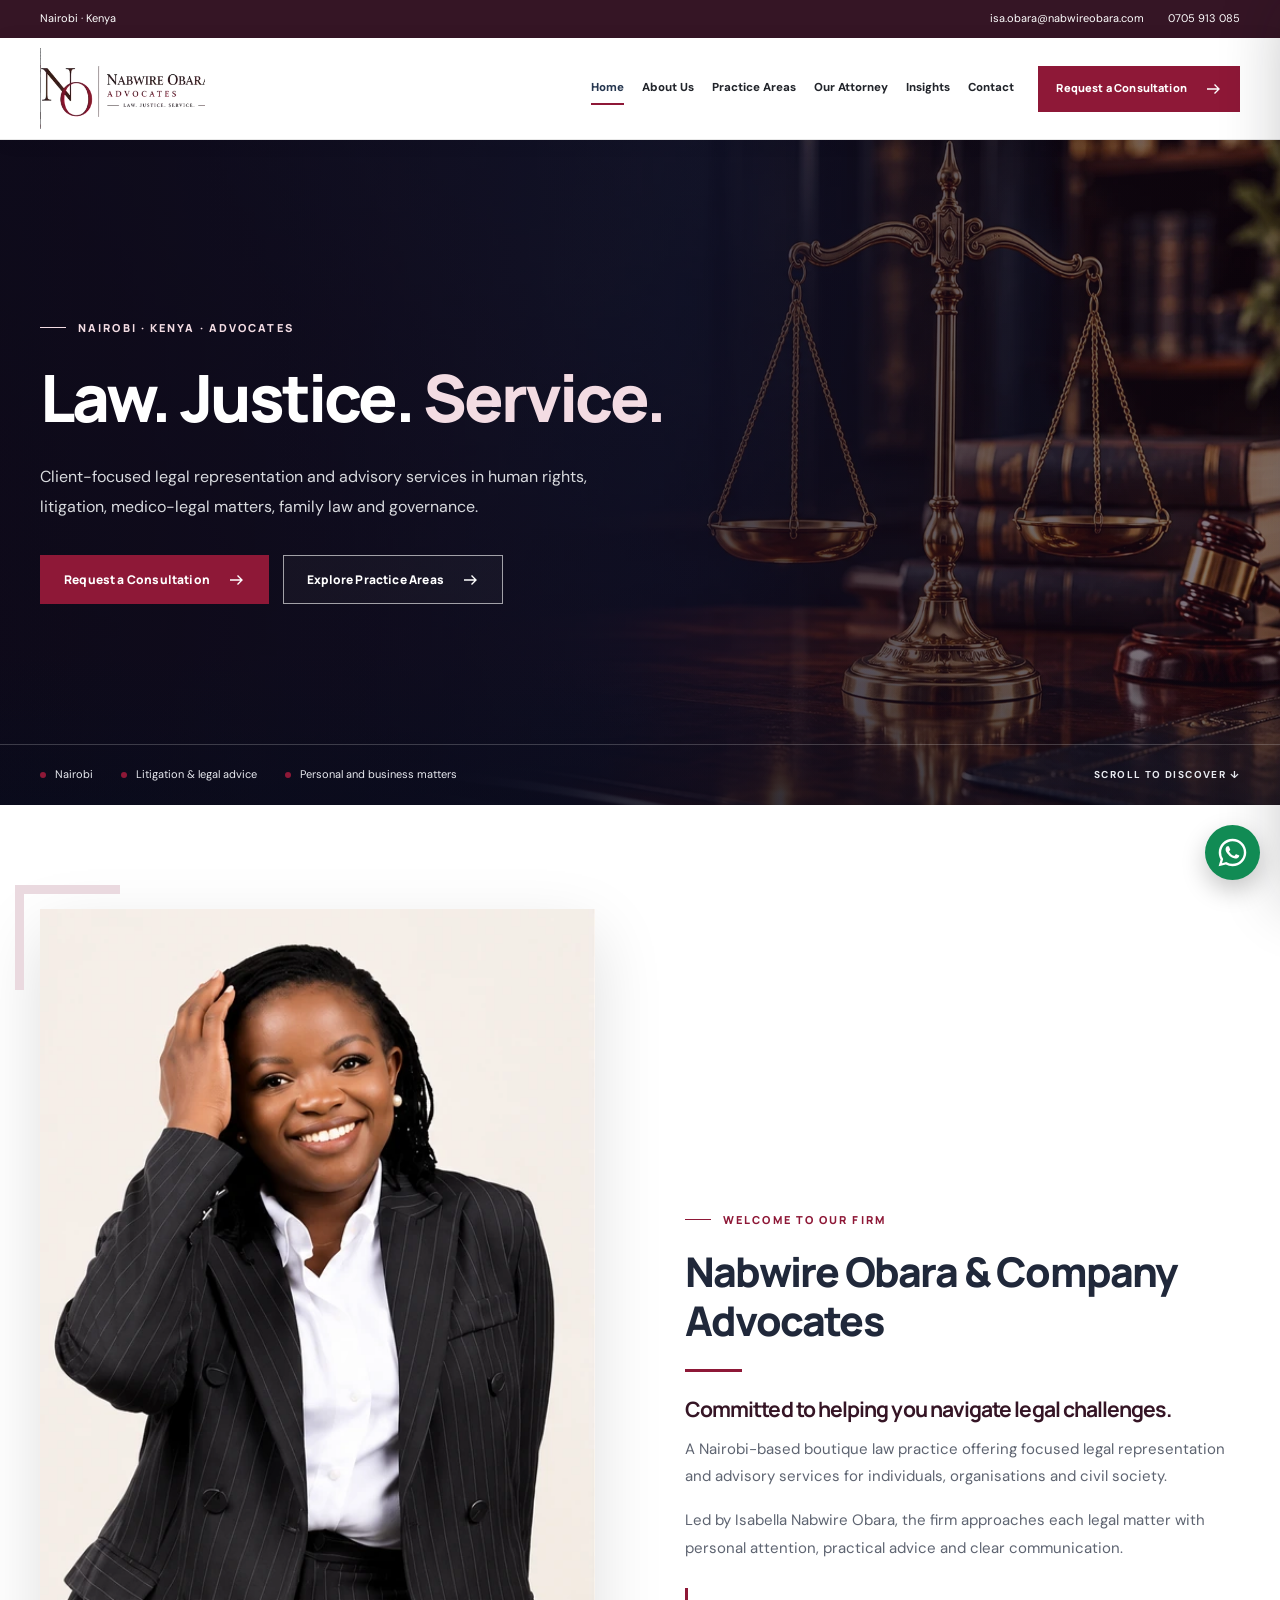
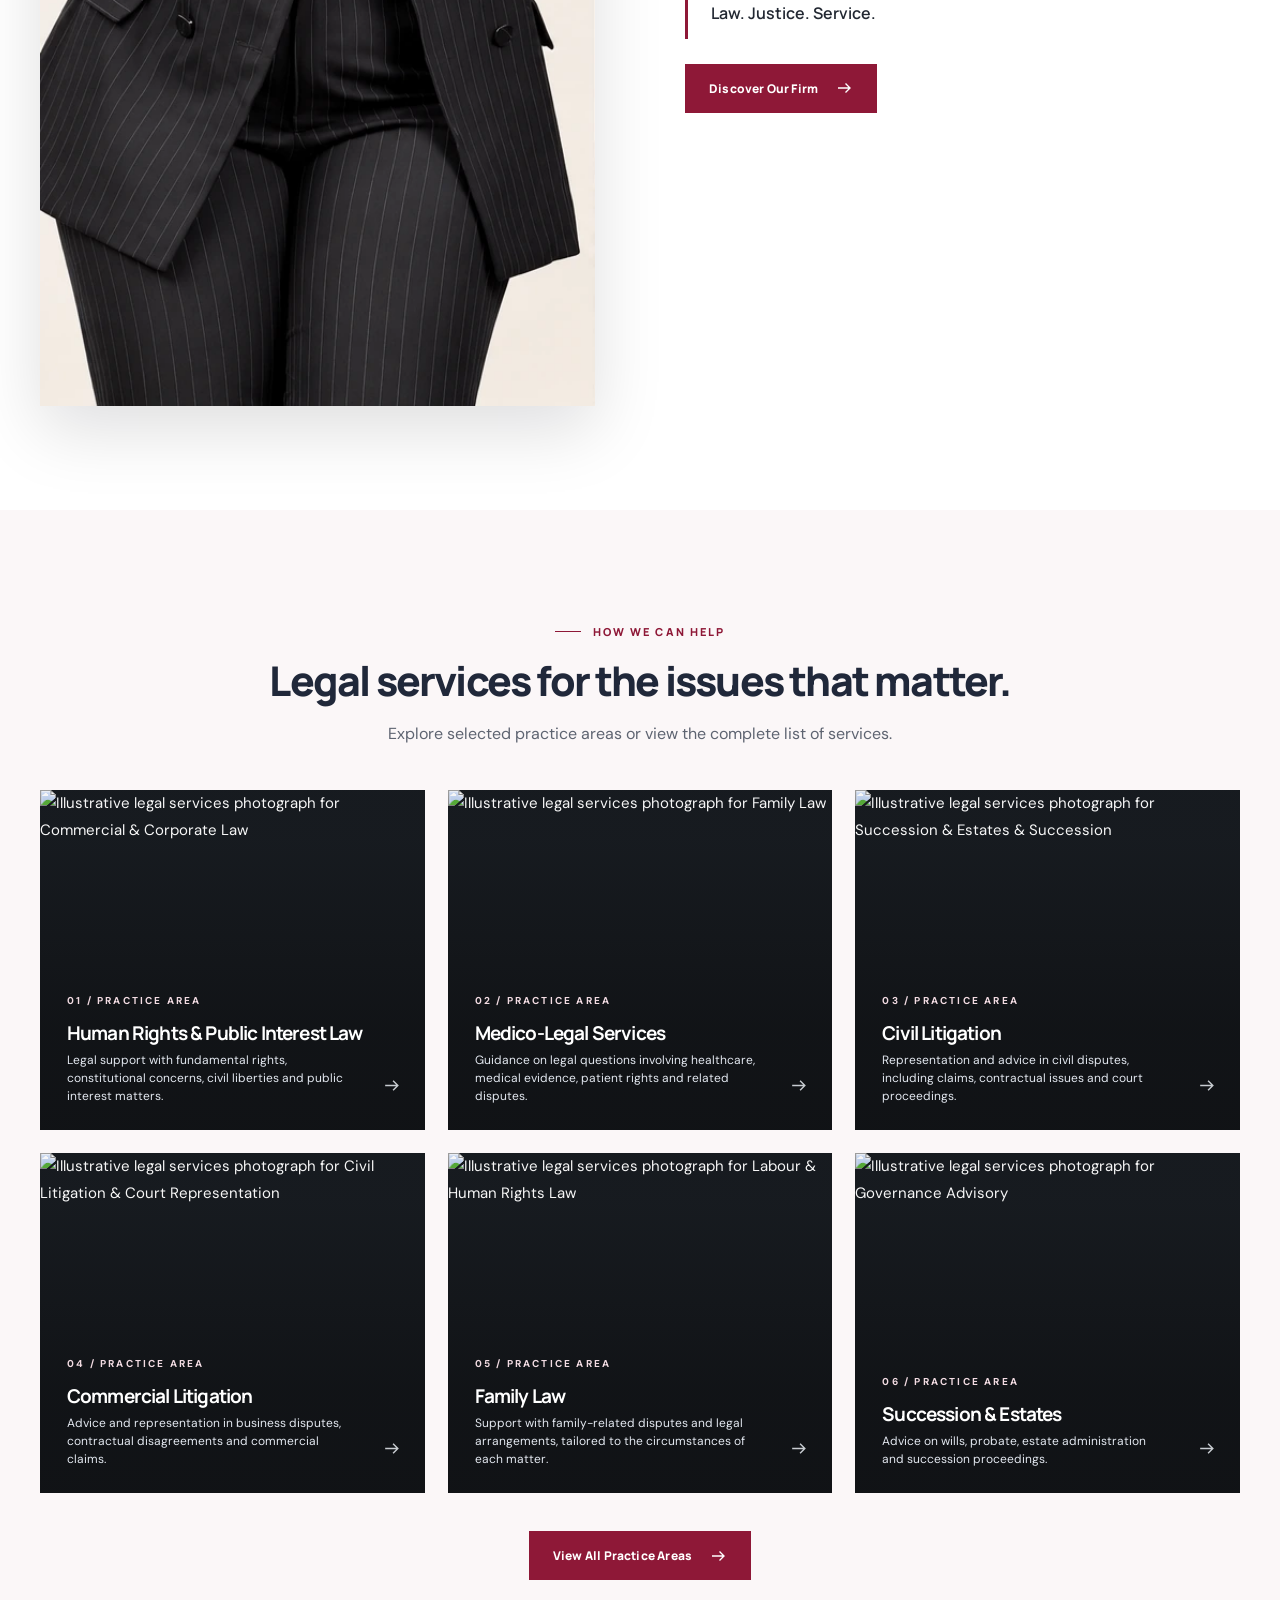
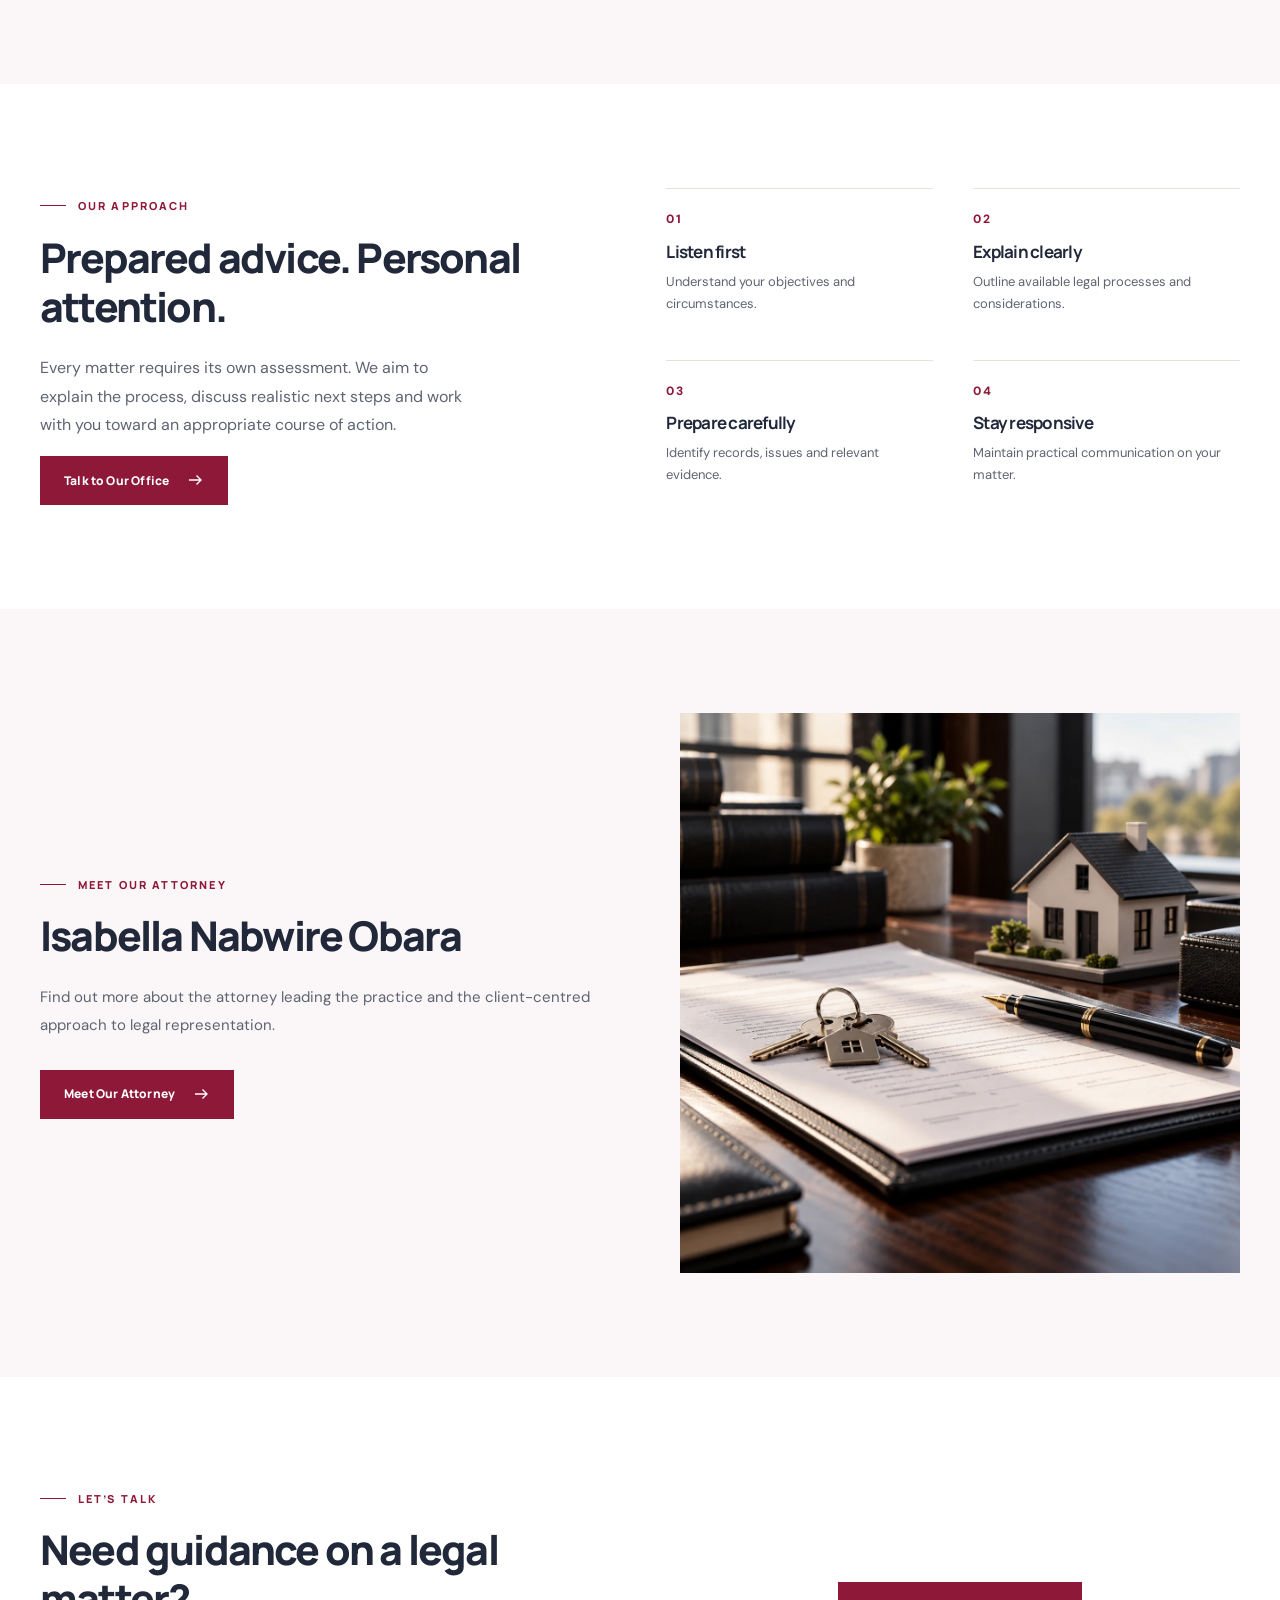
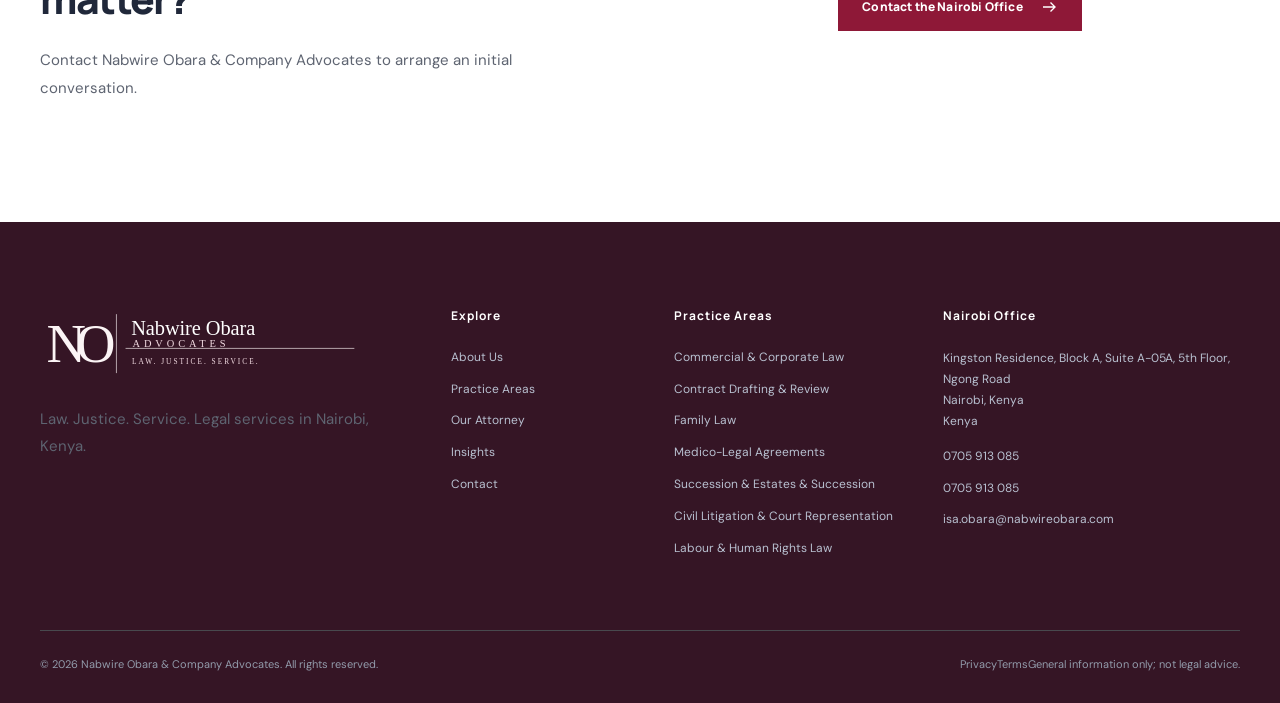
==== commit 4e32536a: "Fix footer logo and replace gold with maroon branding" ====
--- a/index.html
+++ b/index.html
@@ -5,5 +5,5 @@
 <header class="nav-shell"><div class="container nav-inner"><a aria-label="Nabwire Obara &amp; Company Advocates homepage" class="brand" href="/"><img alt="Nabwire Obara &amp; Company Advocates logo" height="76" src="/assets/logo-header-transparent.png" width="100"/></a><nav aria-label="Main navigation" class="nav-links"><a aria-current="page" class="nav-link active" href="/">Home</a><a class="nav-link" href="/about/">About Us</a><a class="nav-link" href="/practice-areas/">Practice Areas</a><a class="nav-link" href="/our-attorney/">Our Attorney</a><a class="nav-link" href="/insights/">Insights</a><a class="nav-link" href="/contact/">Contact</a></nav><a class="btn btn-gold nav-cta" href="/contact/">Request a Consultation <svg aria-hidden="true" fill="none" height="18" stroke="currentColor" stroke-width="1.8" viewbox="0 0 24 24" width="18" xmlns="http://www.w3.org/2000/svg"><path d="M4 12h16m-6-6 6 6-6 6"></path></svg></a><button aria-controls="mobile-panel" aria-expanded="false" aria-label="Open navigation" class="menu-open" data-mobile-open="" type="button">☰</button></div></header>
 <div class="mobile-backdrop" id="mobile-backdrop"></div><nav aria-hidden="true" aria-label="Mobile navigation" class="mobile-panel" id="mobile-panel" inert=""><div class="mobile-head"><img alt="Nabwire Obara &amp; Company Advocates logo" height="76" src="/assets/logo-header-transparent.png" width="100"/><button aria-label="Close navigation" data-mobile-close="" type="button">×</button></div><div class="mobile-links"><a href="/">Home</a><a href="/about/">About Us</a><a href="/practice-areas/">Practice Areas</a><a href="/our-attorney/">Our Attorney</a><a href="/insights/">Insights</a><a href="/contact/">Contact</a></div><a class="btn btn-gold mobile-cta" href="/contact/">Contact the Firm <svg aria-hidden="true" fill="none" height="18" stroke="currentColor" stroke-width="1.8" viewbox="0 0 24 24" width="18" xmlns="http://www.w3.org/2000/svg"><path d="M4 12h16m-6-6 6 6-6 6"></path></svg></a></nav>
 <main id="main"><section class="hero" style="--hero-image:url('/assets/hero-home-unique.webp')"><div class="container hero-inner"><div class="hero-copy"><span class="eyebrow eyebrow-light">NAIROBI · KENYA · ADVOCATES</span><h1>Law. Justice. <em>Service.</em></h1><p>Client-focused legal representation and advisory services in human rights, litigation, medico-legal matters, family law and governance.</p><div class="hero-actions"><a class="btn btn-gold" href="/contact/">Request a Consultation <svg aria-hidden="true" fill="none" height="18" stroke="currentColor" stroke-width="1.8" viewbox="0 0 24 24" width="18" xmlns="http://www.w3.org/2000/svg"><path d="M4 12h16m-6-6 6 6-6 6"></path></svg></a><a class="btn btn-outline" href="/practice-areas/">Explore Practice Areas <svg aria-hidden="true" fill="none" height="18" stroke="currentColor" stroke-width="1.8" viewbox="0 0 24 24" width="18" xmlns="http://www.w3.org/2000/svg"><path d="M4 12h16m-6-6 6 6-6 6"></path></svg></a></div></div></div><div class="hero-bottom"><div class="container hero-bottom-inner"><div class="hero-notes"><span>Nairobi</span><span>Litigation &amp; legal advice</span><span>Personal and business matters</span></div><span class="scroll-cue">SCROLL TO DISCOVER ↓</span></div></div></section><section class="section"><div class="container"><div class="intro-grid"><div class="intro-picture"><img alt="Portrait of advocate Isabella Nabwire Obara" loading="lazy" src="/assets/isabella-portrait-1.webp" style="width:100%;height:auto;max-height:none;object-fit:contain;object-position:center top;"/></div><div class="intro-copy"><span class="eyebrow">WELCOME TO OUR FIRM</span><h2>Nabwire Obara &amp; Company Advocates</h2><div class="accent-line"></div><h3>Committed to helping you navigate legal challenges.</h3><p>A Nairobi-based boutique law practice offering focused legal representation and advisory services for individuals, organisations and civil society.</p><p>Led by Isabella Nabwire Obara, the firm approaches each legal matter with personal attention, practical advice and clear communication.</p><blockquote>Law. Justice. Service.</blockquote><a class="btn btn-gold" href="/about/">Discover Our Firm <svg aria-hidden="true" fill="none" height="18" stroke="currentColor" stroke-width="1.8" viewbox="0 0 24 24" width="18" xmlns="http://www.w3.org/2000/svg"><path d="M4 12h16m-6-6 6 6-6 6"></path></svg></a></div></div></div></section><section class="section cream"><div class="container"><div class="section-heading centered"><span class="eyebrow">HOW WE CAN HELP</span><h2>Legal services for the issues that matter.</h2><p>Explore selected practice areas or view the complete list of services.</p></div><div class="practice-grid"><a class="practice-card" href="/practice-areas/#human-rights"><img alt="Illustrative legal services photograph for Commercial &amp; Corporate Law" decoding="async" loading="lazy" src="https://images.pexels.com/photos/8731032/pexels-photo-8731032.jpeg?auto=compress&amp;cs=tinysrgb&amp;w=1200"/><div class="practice-shade"></div><div class="practice-card-text"><span class="card-number">01 / PRACTICE AREA</span><h3>Human Rights &amp; Public Interest Law</h3><p>Legal support with fundamental rights, constitutional concerns, civil liberties and public interest matters.</p></div><span class="card-arrow"><svg aria-hidden="true" fill="none" height="18" stroke="currentColor" stroke-width="1.8" viewbox="0 0 24 24" width="18" xmlns="http://www.w3.org/2000/svg"><path d="M4 12h16m-6-6 6 6-6 6"></path></svg></span></a><a class="practice-card" href="/practice-areas/#medico-legal"><img alt="Illustrative legal services photograph for Family Law" decoding="async" loading="lazy" src="https://images.pexels.com/photos/7841489/pexels-photo-7841489.jpeg?auto=compress&amp;cs=tinysrgb&amp;w=1200"/><div class="practice-shade"></div><div class="practice-card-text"><span class="card-number">02 / PRACTICE AREA</span><h3>Medico-Legal Services</h3><p>Guidance on legal questions involving healthcare, medical evidence, patient rights and related disputes.</p></div><span class="card-arrow"><svg aria-hidden="true" fill="none" height="18" stroke="currentColor" stroke-width="1.8" viewbox="0 0 24 24" width="18" xmlns="http://www.w3.org/2000/svg"><path d="M4 12h16m-6-6 6 6-6 6"></path></svg></span></a><a class="practice-card" href="/practice-areas/#civil-litigation"><img alt="Illustrative legal services photograph for Succession &amp; Estates &amp; Succession" decoding="async" loading="lazy" src="https://images.pexels.com/photos/12911211/pexels-photo-12911211.jpeg?auto=compress&amp;cs=tinysrgb&amp;w=1200"/><div class="practice-shade"></div><div class="practice-card-text"><span class="card-number">03 / PRACTICE AREA</span><h3>Civil Litigation</h3><p>Representation and advice in civil disputes, including claims, contractual issues and court proceedings.</p></div><span class="card-arrow"><svg aria-hidden="true" fill="none" height="18" stroke="currentColor" stroke-width="1.8" viewbox="0 0 24 24" width="18" xmlns="http://www.w3.org/2000/svg"><path d="M4 12h16m-6-6 6 6-6 6"></path></svg></span></a><a class="practice-card" href="/practice-areas/#commercial-litigation"><img alt="Illustrative legal services photograph for Civil Litigation &amp; Court Representation" decoding="async" loading="lazy" src="https://images.pexels.com/photos/8111817/pexels-photo-8111817.jpeg?auto=compress&amp;cs=tinysrgb&amp;w=1200"/><div class="practice-shade"></div><div class="practice-card-text"><span class="card-number">04 / PRACTICE AREA</span><h3>Commercial Litigation</h3><p>Advice and representation in business disputes, contractual disagreements and commercial claims.</p></div><span class="card-arrow"><svg aria-hidden="true" fill="none" height="18" stroke="currentColor" stroke-width="1.8" viewbox="0 0 24 24" width="18" xmlns="http://www.w3.org/2000/svg"><path d="M4 12h16m-6-6 6 6-6 6"></path></svg></span></a><a class="practice-card" href="/practice-areas/#family-law"><img alt="Illustrative legal services photograph for Labour &amp; Human Rights Law" decoding="async" loading="lazy" src="https://images.pexels.com/photos/8276198/pexels-photo-8276198.jpeg?auto=compress&amp;cs=tinysrgb&amp;w=1200"/><div class="practice-shade"></div><div class="practice-card-text"><span class="card-number">05 / PRACTICE AREA</span><h3>Family Law</h3><p>Support with family-related disputes and legal arrangements, tailored to the circumstances of each matter.</p></div><span class="card-arrow"><svg aria-hidden="true" fill="none" height="18" stroke="currentColor" stroke-width="1.8" viewbox="0 0 24 24" width="18" xmlns="http://www.w3.org/2000/svg"><path d="M4 12h16m-6-6 6 6-6 6"></path></svg></span></a><a class="practice-card" href="/practice-areas/#succession"><img alt="Illustrative legal services photograph for Governance Advisory" decoding="async" loading="lazy" src="https://images.pexels.com/photos/7841810/pexels-photo-7841810.jpeg?auto=compress&amp;cs=tinysrgb&amp;w=1200"/><div class="practice-shade"></div><div class="practice-card-text"><span class="card-number">06 / PRACTICE AREA</span><h3>Succession &amp; Estates</h3><p>Advice on wills, probate, estate administration and succession proceedings.</p></div><span class="card-arrow"><svg aria-hidden="true" fill="none" height="18" stroke="currentColor" stroke-width="1.8" viewbox="0 0 24 24" width="18" xmlns="http://www.w3.org/2000/svg"><path d="M4 12h16m-6-6 6 6-6 6"></path></svg></span></a></div><div class="section-action centered"><a class="btn btn-gold" href="/practice-areas/">View All Practice Areas <svg aria-hidden="true" fill="none" height="18" stroke="currentColor" stroke-width="1.8" viewbox="0 0 24 24" width="18" xmlns="http://www.w3.org/2000/svg"><path d="M4 12h16m-6-6 6 6-6 6"></path></svg></a></div></div></section><section class="section"><div class="container"><div class="purpose-grid"><div><span class="eyebrow">OUR APPROACH</span><h2>Prepared advice. Personal attention.</h2><p>Every matter requires its own assessment. We aim to explain the process, discuss realistic next steps and work with you toward an appropriate course of action.</p><a class="btn btn-gold" href="/contact/">Talk to Our Office <svg aria-hidden="true" fill="none" height="18" stroke="currentColor" stroke-width="1.8" viewbox="0 0 24 24" width="18" xmlns="http://www.w3.org/2000/svg"><path d="M4 12h16m-6-6 6 6-6 6"></path></svg></a></div><div class="value-grid"><div><span>01</span><h3>Listen first</h3><p>Understand your objectives and circumstances.</p></div><div><span>02</span><h3>Explain clearly</h3><p>Outline available legal processes and considerations.</p></div><div><span>03</span><h3>Prepare carefully</h3><p>Identify records, issues and relevant evidence.</p></div><div><span>04</span><h3>Stay responsive</h3><p>Maintain practical communication on your matter.</p></div></div></div></div></section><section class="section cream"><div class="container"><div class="two-column"><div><span class="eyebrow">MEET OUR ATTORNEY</span><h2>Isabella Nabwire Obara</h2><p>Find out more about the attorney leading the practice and the client-centred approach to legal representation.</p><a class="btn btn-gold" href="/our-attorney/">Meet Our Attorney <svg aria-hidden="true" fill="none" height="18" stroke="currentColor" stroke-width="1.8" viewbox="0 0 24 24" width="18" xmlns="http://www.w3.org/2000/svg"><path d="M4 12h16m-6-6 6 6-6 6"></path></svg></a></div><div class="photo-frame"><img alt="Illustrative legal property and transaction materials" loading="lazy" src="/assets/legal-intro-property.webp"/></div></div></div></section><section class="section"><div class="container"><div class="two-column"><div><span class="eyebrow">LET’S TALK</span><h2>Need guidance on a legal matter?</h2><p>Contact Nabwire Obara &amp; Company Advocates to arrange an initial conversation.</p></div><div class="centered"><a class="btn btn-gold" href="/contact/">Contact the Nairobi Office <svg aria-hidden="true" fill="none" height="18" stroke="currentColor" stroke-width="1.8" viewbox="0 0 24 24" width="18" xmlns="http://www.w3.org/2000/svg"><path d="M4 12h16m-6-6 6 6-6 6"></path></svg></a></div></div></div></section></main>
-<footer class="site-footer"><div class="container"><div class="footer-grid"><div><a class="footer-logo" href="/"><img alt="Nabwire Obara &amp; Company Advocates logo" height="190" loading="lazy" src="/assets/logo-footer-transparent.png" width="350"/></a><p>Law. Justice. Service. Legal services in Nairobi, Kenya.</p></div><div><h3>Explore</h3><div class="footer-links"><a href="/about/">About Us</a><a href="/practice-areas/">Practice Areas</a><a href="/our-attorney/">Our Attorney</a><a href="/insights/">Insights</a><a href="/contact/">Contact</a></div></div><div><h3>Practice Areas</h3><div class="footer-links"><a href="/practice-areas/#civil-litigation">Commercial &amp; Corporate Law</a><a href="/practice-areas/#civil-litigation">Contract Drafting &amp; Review</a><a href="/practice-areas/#civil-litigation">Family Law</a><a href="/practice-areas/#civil-litigation">Medico-Legal Agreements</a><a href="/practice-areas/#civil-litigation">Succession &amp; Estates &amp; Succession</a><a href="/practice-areas/#civil-litigation">Civil Litigation &amp; Court Representation</a><a href="/practice-areas/#civil-litigation">Labour &amp; Human Rights Law</a></div></div><div class="footer-location"><h3>Nairobi Office</h3><address>Kingston Residence, Block A, Suite A-05A, 5th Floor, Ngong Road<br/>Nairobi, Kenya<br/>Kenya</address><div class="footer-links" style="margin-top:15px"><a href="tel:+254705913085">0705 913 085</a><a href="tel:+254705913085">0705 913 085</a><a href="mailto:isa.obara@nabwireobara.com">isa.obara@nabwireobara.com</a></div></div></div><div class="footer-bottom"><span>© 2026 Nabwire Obara &amp; Company Advocates. All rights reserved.</span><span class="footer-legal"><a href="/privacy/">Privacy</a><a href="/terms/">Terms</a><span>General information only; not legal advice.</span></span></div></div></footer>
+<footer class="site-footer"><div class="container"><div class="footer-grid"><div><a class="footer-logo" href="/"><img alt="Nabwire Obara &amp; Company Advocates logo" height="190" loading="lazy" src="/assets/logo-footer-clean.svg" width="350"/></a><p>Law. Justice. Service. Legal services in Nairobi, Kenya.</p></div><div><h3>Explore</h3><div class="footer-links"><a href="/about/">About Us</a><a href="/practice-areas/">Practice Areas</a><a href="/our-attorney/">Our Attorney</a><a href="/insights/">Insights</a><a href="/contact/">Contact</a></div></div><div><h3>Practice Areas</h3><div class="footer-links"><a href="/practice-areas/#civil-litigation">Commercial &amp; Corporate Law</a><a href="/practice-areas/#civil-litigation">Contract Drafting &amp; Review</a><a href="/practice-areas/#civil-litigation">Family Law</a><a href="/practice-areas/#civil-litigation">Medico-Legal Agreements</a><a href="/practice-areas/#civil-litigation">Succession &amp; Estates &amp; Succession</a><a href="/practice-areas/#civil-litigation">Civil Litigation &amp; Court Representation</a><a href="/practice-areas/#civil-litigation">Labour &amp; Human Rights Law</a></div></div><div class="footer-location"><h3>Nairobi Office</h3><address>Kingston Residence, Block A, Suite A-05A, 5th Floor, Ngong Road<br/>Nairobi, Kenya<br/>Kenya</address><div class="footer-links" style="margin-top:15px"><a href="tel:+254705913085">0705 913 085</a><a href="tel:+254705913085">0705 913 085</a><a href="mailto:isa.obara@nabwireobara.com">isa.obara@nabwireobara.com</a></div></div></div><div class="footer-bottom"><span>© 2026 Nabwire Obara &amp; Company Advocates. All rights reserved.</span><span class="footer-legal"><a href="/privacy/">Privacy</a><a href="/terms/">Terms</a><span>General information only; not legal advice.</span></span></div></div></footer>
 <a aria-label="WhatsApp Nabwire Obara &amp; Company Advocates" class="floating-whatsapp" href="https://wa.me/254705913085?text=Hello%2C%20I%20would%20like%20to%20request%20a%20legal%20consultation." rel="noopener noreferrer" target="_blank" title="WhatsApp Nabwire Obara &amp; Company Advocates"><svg aria-hidden="true" viewbox="0 0 32 32" xmlns="http://www.w3.org/2000/svg"><path d="M16 .8C7.61.8.8 7.59.8 15.98c0 2.69.7 5.31 2.03 7.62L.7 31.3l7.91-2.08a15.15 15.15 0 0 0 7.37 1.88h.01c8.38 0 15.2-6.82 15.2-15.2 0-4.06-1.58-7.88-4.46-10.76A15.07 15.07 0 0 0 16 .8Zm0 27.73a12.54 12.54 0 0 1-6.39-1.75l-.46-.27-4.7 1.23 1.25-4.58-.3-.47a12.5 12.5 0 0 1-1.93-6.7C3.47 9.08 9.08 3.47 16 3.47a12.45 12.45 0 0 1 8.87 3.68 12.48 12.48 0 0 1 3.67 8.86c0 6.91-5.62 12.52-12.54 12.52Zm6.88-9.38c-.38-.19-2.23-1.1-2.58-1.23-.34-.13-.59-.19-.84.19s-.96 1.23-1.18 1.49-.44.29-.82.1a10.32 10.32 0 0 1-3.04-1.88 11.39 11.39 0 0 1-2.1-2.61c-.22-.38-.02-.58.16-.77.17-.17.38-.44.57-.66s.25-.38.38-.63.06-.47-.03-.66c-.1-.19-.85-2.04-1.16-2.8-.3-.74-.61-.64-.84-.65l-.71-.01c-.25 0-.66.1-1.01.47-.34.38-1.32 1.29-1.32 3.13s1.35 3.62 1.53 3.87a14.37 14.37 0 0 0 5.51 4.89c1.03.45 1.84.72 2.48.93 1.04.33 1.98.29 2.72.18.83-.13 2.23-.91 2.55-1.79.31-.88.31-1.64.22-1.8-.09-.16-.34-.25-.72-.44Z" fill="currentColor"></path></svg><span aria-hidden="true" class="whatsapp-tooltip">WhatsApp Us</span></a><button aria-label="Back to top" class="scroll-top" title="Back to top" type="button">↑</button></body></html>
--- a/assets/site.css
+++ b/assets/site.css
@@ -1,5 +1,5 @@
 @import url('https://fonts.googleapis.com/css2?family=DM+Sans:wght@400;500;600;700&family=Manrope:wght@400;500;600;700;800&display=swap');
-:root{--navy:#080f35;--navy-deep:#050b26;--navy-soft:#172154;--gold:#98771d;--gold-light:#e5cd86;--red:#98771d;--ink:#171b21;--body:#58616d;--line:#e7e9ec;--cream:#f5f6f7;--white:#fff;--shadow:0 24px 65px rgba(10,13,18,.14)}
+:root{--navy:#080f35;--navy-deep:#050b26;--navy-soft:#172154;--gold:#8e1837;--gold-light:#f0dce2;--red:#8e1837;--ink:#171b21;--body:#58616d;--line:#e7e9ec;--cream:#f5f6f7;--white:#fff;--shadow:0 24px 65px rgba(10,13,18,.14)}
 *,*::before,*::after{box-sizing:border-box}html{scroll-behavior:smooth;scroll-padding-top:110px}body{margin:0;background:#fff;color:var(--ink);font:400 15px/1.78 'DM Sans',Arial,sans-serif;-webkit-font-smoothing:antialiased}body.nav-open{overflow:hidden}img{max-width:100%;display:block}button,input,textarea,select{font:inherit}button{cursor:pointer}a{color:inherit;text-decoration:none}::selection{background:#e0e3e6;color:#1a1c20}:focus-visible{outline:3px solid #525862;outline-offset:4px}.container{width:min(100% - 72px,1200px);margin-inline:auto}.skip-link{position:absolute;top:-100px;left:10px;z-index:1000;color:#fff;background:var(--navy);padding:9px 17px}.skip-link:focus{top:8px}h1,h2,h3,h4,p{margin-top:0}h1,h2,h3{font-family:Manrope,Arial,sans-serif;letter-spacing:-.044em;line-height:1.2}h1{font-size:clamp(44px,5.1vw,74px);font-weight:800}h2{font-size:clamp(30px,3.2vw,48px);font-weight:800}h3{font-size:clamp(17px,1.65vw,23px)}p{color:var(--body)}.centered{text-align:center}.section{padding:104px 0}.cream{background:var(--cream)}.section-heading{margin-bottom:42px;max-width:770px}.section-heading.centered{margin-inline:auto}.section-heading h2{margin:15px 0 15px}.section-heading p{margin:0;font-size:16px;line-height:1.78}.eyebrow{display:inline-flex;align-items:center;gap:12px;color:var(--gold);font-size:11px;font-family:Manrope,Arial,sans-serif;font-weight:800;letter-spacing:2.1px;text-transform:uppercase;line-height:1.55}.eyebrow::before{content:"";width:26px;flex:0 0 26px;height:1px;background:currentColor}.eyebrow-light{color:var(--gold-light)}.accent-line{width:57px;height:3px;background:var(--gold);margin:24px 0}.btn{display:inline-flex;align-items:center;justify-content:center;gap:17px;padding:14px 23px;min-height:49px;font-size:12px;font-weight:800;letter-spacing:.015em;font-family:Manrope,Arial,sans-serif;line-height:1.3;text-align:center;border:1px solid transparent;transition:background .2s,transform .2s,border-color .2s;white-space:normal}.btn:hover{transform:translateY(-2px)}.btn svg{flex:none}.btn-gold{background:#20252c;border-color:#20252c;color:#fff}.btn-gold:hover{background:#171b20;border-color:#171b20;color:#fff}.btn-navy{color:#fff;background:var(--navy);border-color:var(--navy)}.btn-navy:hover{background:#343943}.btn-outline{border-color:#fff9;color:#fff;background:#ffffff08}.btn-outline:hover{background:#ffffff1d}.text-link{display:inline-flex;align-items:center;gap:13px;color:#22252b;font-size:12px;font-weight:800;font-family:Manrope,Arial,sans-serif;border-bottom:1px solid var(--gold);padding-bottom:6px}.text-link:hover{color:#20252c}.text-link svg{width:16px}.section-action{margin-top:38px}
 /* Reference site navigation: restrained utility bar, white main navigation */
 .topbar{background:#101215;color:#e0e2ea;font-size:11px}.topbar-inner{min-height:38px;display:flex;justify-content:space-between;align-items:center;gap:18px}.topbar-address,.topbar-links,.topbar-links a{display:inline-flex;align-items:center;gap:7px}.topbar svg{height:15px;width:15px;color:#c8ccd1}.topbar-links{gap:24px}.topbar-links a:hover{color:#c8ccd1}.nav-shell{position:sticky;top:0;background:#fff;z-index:80;box-shadow:0 2px 20px #181b200e}.nav-inner{min-height:101px;display:flex;align-items:center;gap:24px}.brand{display:flex;align-items:center;flex:0 0 260px;width:260px}.brand img{width:260px;height:auto;max-height:80px;object-fit:contain}.nav-links{display:flex;gap:18px;margin-left:auto;align-items:center}.nav-link{font-size:11.5px;font-weight:800;color:#22252b;white-space:nowrap;position:relative;padding:12px 0}.nav-link::after{content:"";position:absolute;bottom:6px;left:0;right:100%;height:2px;background:var(--gold);transition:right .2s}.nav-link.active::after,.nav-link:hover::after{right:0}.nav-link.active{color:#20252c}.nav-cta{padding:13px 17px;min-height:44px;white-space:nowrap;font-size:11px}.menu-open{display:none;background:transparent;border:1px solid #e3e3e3;color:var(--navy);width:44px;height:44px;align-items:center;justify-content:center;margin-left:auto}.mobile-backdrop{position:fixed;inset:0;background:#101215b3;z-index:85;visibility:hidden;opacity:0;transition:opacity .2s,visibility .2s}.mobile-backdrop.visible{opacity:1;visibility:visible}.mobile-panel{position:fixed;right:0;top:0;bottom:0;z-index:90;display:block;width:min(89vw,380px);padding:24px;background:white;overflow-y:auto;transform:translateX(105%);box-shadow:-15px 0 60px #1012153d;transition:transform .23s}.mobile-panel.open{transform:translateX(0)}.mobile-head{display:flex;align-items:center;justify-content:space-between;gap:12px;padding-bottom:25px;border-bottom:1px solid var(--line)}.mobile-head img{width:175px;height:auto}.mobile-head button{background:#eff0f2;border:0;color:var(--navy);font-size:26px;line-height:1;width:39px;height:39px}.mobile-links{display:flex;flex-direction:column;margin:14px 0 27px}.mobile-links a{padding:13px 3px;border-bottom:1px solid #efeee9;font-size:14px;font-weight:700}.mobile-cta{width:100%}
@@ -120,11 +120,11 @@
 /* Louis Nel Attorneys — faithful house UI, logo-derived palette */
 :root{--navy:#222b3c;--navy-deep:#141e31;--navy-soft:#374259;--gold:#ac9947;--gold-light:#dfce91;--red:#ad994d;--ink:#20283a;--body:#5e6471;--cream:#f6f5f1;--line:#e5e3d9}
 .topbar{background:#172034;color:#fff}.topbar svg{color:#d8c17a}
-.btn-gold{background:#ab974b;border-color:#ab974b;color:#10192b}.btn-gold:hover{background:#c6ae5f;border-color:#c6ae5f;color:#10192b}
-.hero .btn-gold{background:#b6a15b;color:#172034;border-color:#b6a15b}.nav-link::after,.accent-line,.hero-notes span::before{background:#b6a15b}
-.nav-link.active,.text-link{color:#263750}.eyebrow{color:#9f853a}.eyebrow-light{color:#e6d6a5}
+.btn-gold{background:#ab974b;border-color:#ab974b;color:#10192b}.btn-gold:hover{background:#75122c;border-color:#75122c;color:#10192b}
+.hero .btn-gold{background:#8e1837;color:#172034;border-color:#8e1837}.nav-link::after,.accent-line,.hero-notes span::before{background:#8e1837}
+.nav-link.active,.text-link{color:#263750}.eyebrow{color:#8e1837}.eyebrow-light{color:#f0dce2}
 .hero::before{background-image:linear-gradient(90deg,rgba(10,18,32,.96) 0%,rgba(12,24,41,.89) 35%,rgba(12,25,42,.60) 62%,rgba(11,22,38,.12) 100%),var(--hero-image)}
-.intro-picture::before{border-color:#dfd5b9}.picture-stamp{background:#1e2b43}.footer-logo img{width:min(220px,100%);height:auto;max-height:220px;object-fit:contain;object-position:left}
+.intro-picture::before{border-color:#ead9df}.picture-stamp{background:#1e2b43}.footer-logo img{width:min(220px,100%);height:auto;max-height:220px;object-fit:contain;object-position:left}
 .brand{flex-basis:115px;width:115px}.brand img{width:100%;max-height:87px;object-fit:contain;object-position:left}.mobile-head img{width:100px;max-height:105px}
 .intro-picture>img{object-fit:cover;object-position:center;aspect-ratio:1/1}
 .profile-photo{background:transparent!important;box-shadow:none!important}.profile-photo img{width:100%;height:auto;aspect-ratio:0.74/1;object-fit:cover;object-position:center top;background:transparent!important}
@@ -133,7 +133,7 @@
 @media(max-width:420px){.brand{flex-basis:98px;width:98px}.brand img{max-width:98px}.hero-notes span:nth-child(n+2){display:none}}
 
 /* NI Netshiavha brand overrides */
-.topbar,.site-footer{background:#080f35!important}.btn-gold{background:#98771d!important;border-color:#98771d!important;color:#fff!important}.btn-gold:hover{background:#806313!important}.section-navy{background:#080f35!important}.hero::before{background:linear-gradient(90deg,rgba(3,9,32,.92),rgba(3,9,32,.60) 58%,rgba(3,9,32,.20))!important}.brand img{object-fit:contain;width:100px;height:76px}.footer-logo img{height:130px;max-width:190px;object-fit:contain}.attorney-img{width:100%;height:100%;object-fit:cover}.practice-overview{display:grid;grid-template-columns:repeat(3,1fr);gap:24px}.service-item{border:1px solid #e8e4d8;padding:28px;background:#fff}.service-item h3{margin:10px 0}.service-item p{margin:0}.legal-prose{max-width:820px;margin:auto}.legal-prose h2{margin-top:28px}.photo-frame img{width:100%;height:auto;object-fit:cover}.intro-picture>img{max-height:650px;object-fit:cover}.page-hero{background:#080f35!important}@media(max-width:900px){.practice-overview{grid-template-columns:repeat(2,1fr)}}@media(max-width:620px){.practice-overview{grid-template-columns:1fr}.brand img{width:75px;height:60px}}
+.topbar,.site-footer{background:#080f35!important}.btn-gold{background:#8e1837!important;border-color:#8e1837!important;color:#fff!important}.btn-gold:hover{background:#75122c!important}.section-navy{background:#080f35!important}.hero::before{background:linear-gradient(90deg,rgba(3,9,32,.92),rgba(3,9,32,.60) 58%,rgba(3,9,32,.20))!important}.brand img{object-fit:contain;width:100px;height:76px}.footer-logo img{height:130px;max-width:190px;object-fit:contain}.attorney-img{width:100%;height:100%;object-fit:cover}.practice-overview{display:grid;grid-template-columns:repeat(3,1fr);gap:24px}.service-item{border:1px solid #e8e4d8;padding:28px;background:#fff}.service-item h3{margin:10px 0}.service-item p{margin:0}.legal-prose{max-width:820px;margin:auto}.legal-prose h2{margin-top:28px}.photo-frame img{width:100%;height:auto;object-fit:cover}.intro-picture>img{max-height:650px;object-fit:cover}.page-hero{background:#080f35!important}@media(max-width:900px){.practice-overview{grid-template-columns:repeat(2,1fr)}}@media(max-width:620px){.practice-overview{grid-template-columns:1fr}.brand img{width:75px;height:60px}}
 
 /* V2 FIX: photographic, non-repeating full-bleed hero images on EVERY page.
    The prior final brand override replaced the hero photograph with a flat gradient. */
@@ -160,7 +160,22 @@
 }
 
 /* NABWIRE OBARA: THEME + GUARANTEED UNCROPPED ATTORNEY PORTRAITS */
-:root{--navy:#2d1020;--gold:#a47f59;--accent:#8e1837;--dark:#351426;}
+:root{--navy:#2d1020;--gold:#8e1837;--accent:#8e1837;--dark:#351426;}
 .topbar,.site-footer{background:#351525!important}.hero{background-image:linear-gradient(90deg,rgba(30,8,21,.9),rgba(30,8,21,.45)),var(--hero-image)!important;background-size:cover!important;background-position:center!important}.page-hero{background-image:linear-gradient(90deg,rgba(30,8,21,.88),rgba(30,8,21,.48)),var(--page-hero-image)!important;background-size:cover!important;background-position:center!important}
 .intro-picture img,.attorney-photo img,.attorney-portrait img,.profile-image img,main img[src*="isabella-"]{width:100%!important;height:auto!important;max-height:none!important;aspect-ratio:auto!important;object-fit:contain!important;object-position:top center!important;}
 .brand img{width:165px!important;max-width:165px!important;height:auto!important;object-fit:contain!important}.footer-logo img{width:min(300px,100%)!important;height:auto!important;object-fit:contain!important}
+
+/* Nabwire Obara approved logo palette – burgundy/maroon, cream, white only. */
+:root{--gold:#8e1837;--gold-light:#f3dce3;--red:#8e1837;--accent:#8e1837;--navy:#351525;--navy-deep:#270e1b;--navy-soft:#53243a;--cream:#fbf7f8}
+.topbar,.site-footer{background:#351525!important}
+.btn-gold,.hero .btn-gold{background:#8e1837!important;border-color:#8e1837!important;color:#fff!important}
+.btn-gold:hover,.hero .btn-gold:hover{background:#70112b!important;border-color:#70112b!important;color:#fff!important}
+.nav-link::after,.accent-line,.hero-notes span::before{background:#8e1837!important}
+.eyebrow,.value-grid span,.three-values span{color:#8e1837!important}
+.hero .eyebrow,.page-hero .eyebrow,.section-navy .eyebrow{color:#f3dce3!important}
+.eyebrow-light,.hero h1 em,.card-number,.picture-stamp small{color:#f3dce3!important}
+.intro-picture::before{border-color:#ead9df!important}
+.intro-copy blockquote{border-left-color:#8e1837!important}
+.footer-logo{max-width:340px!important;width:100%;background:transparent!important}
+.footer-logo img{display:block!important;width:min(330px,100%)!important;max-width:100%!important;max-height:none!important;height:auto!important;object-fit:contain!important;object-position:left center!important;background:transparent!important;filter:none!important;opacity:1!important}
+@media(max-width:650px){.footer-logo img{width:min(310px,100%)!important}}
